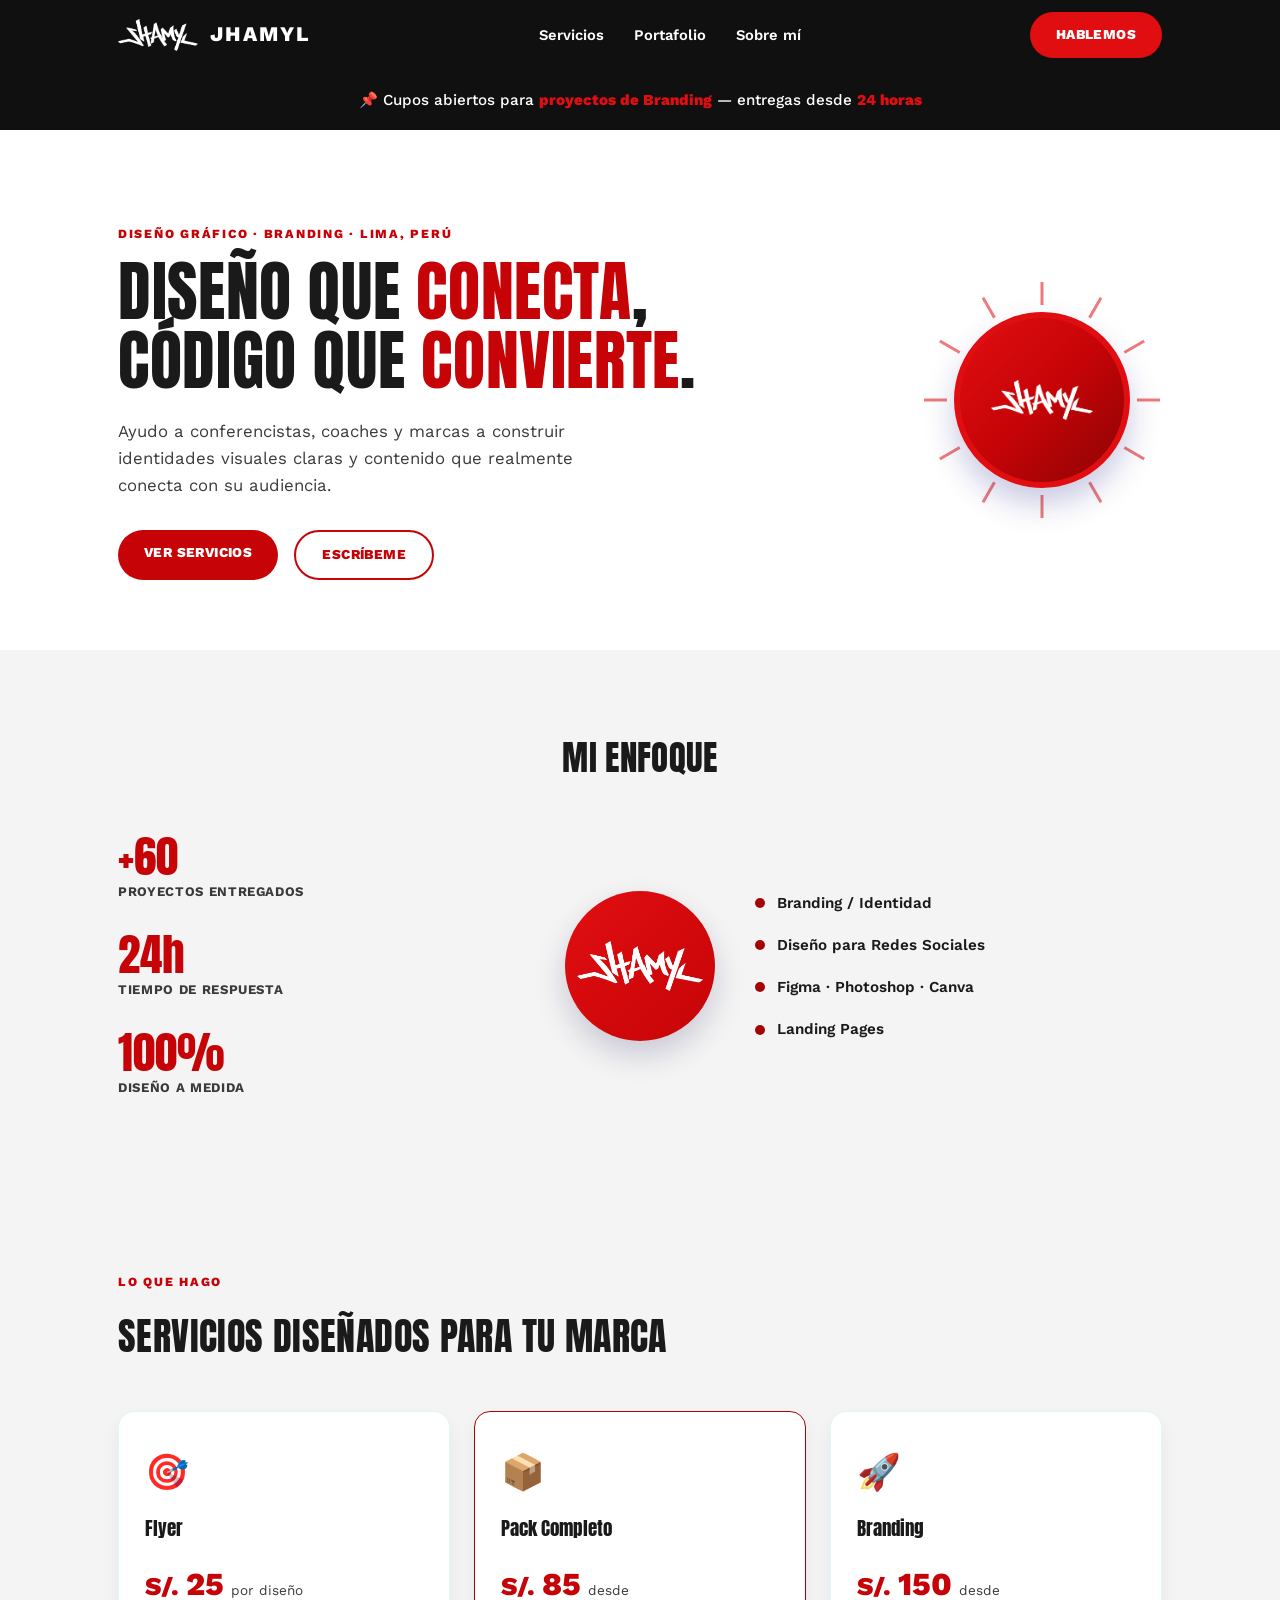
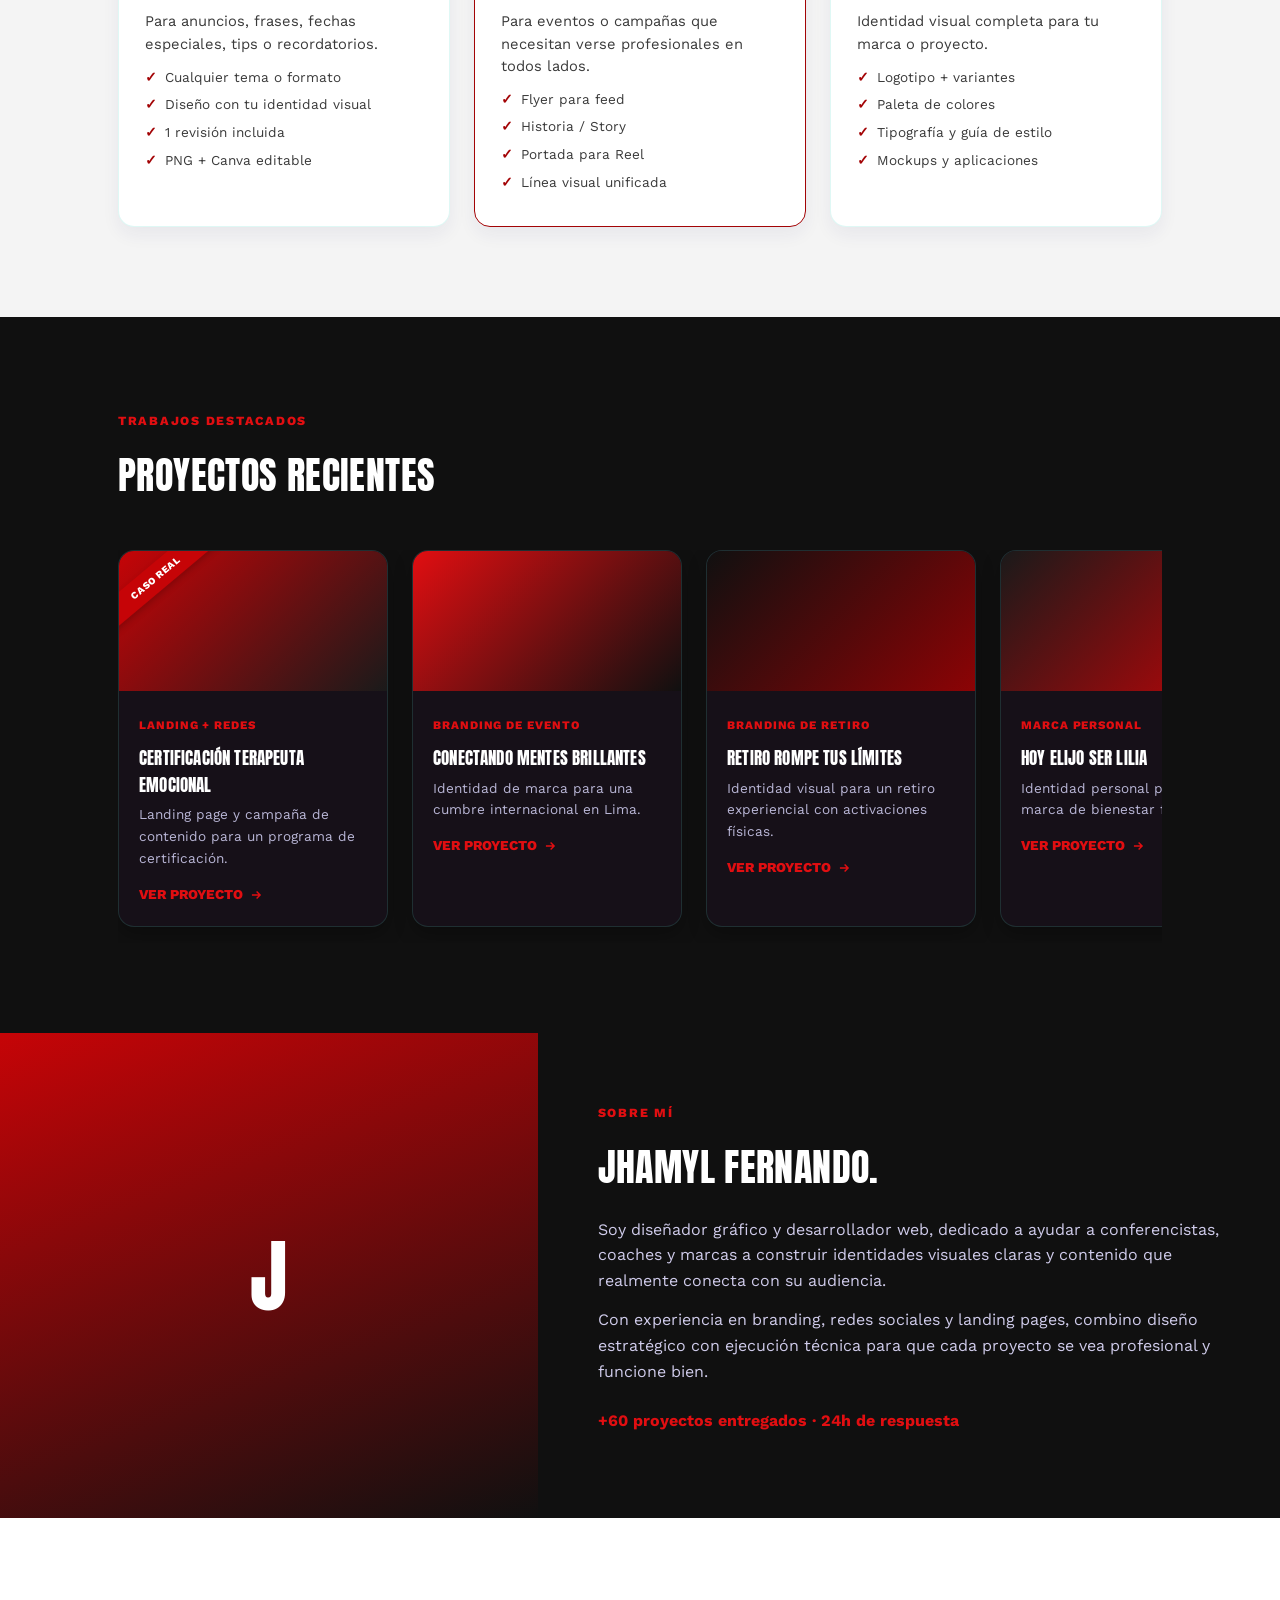
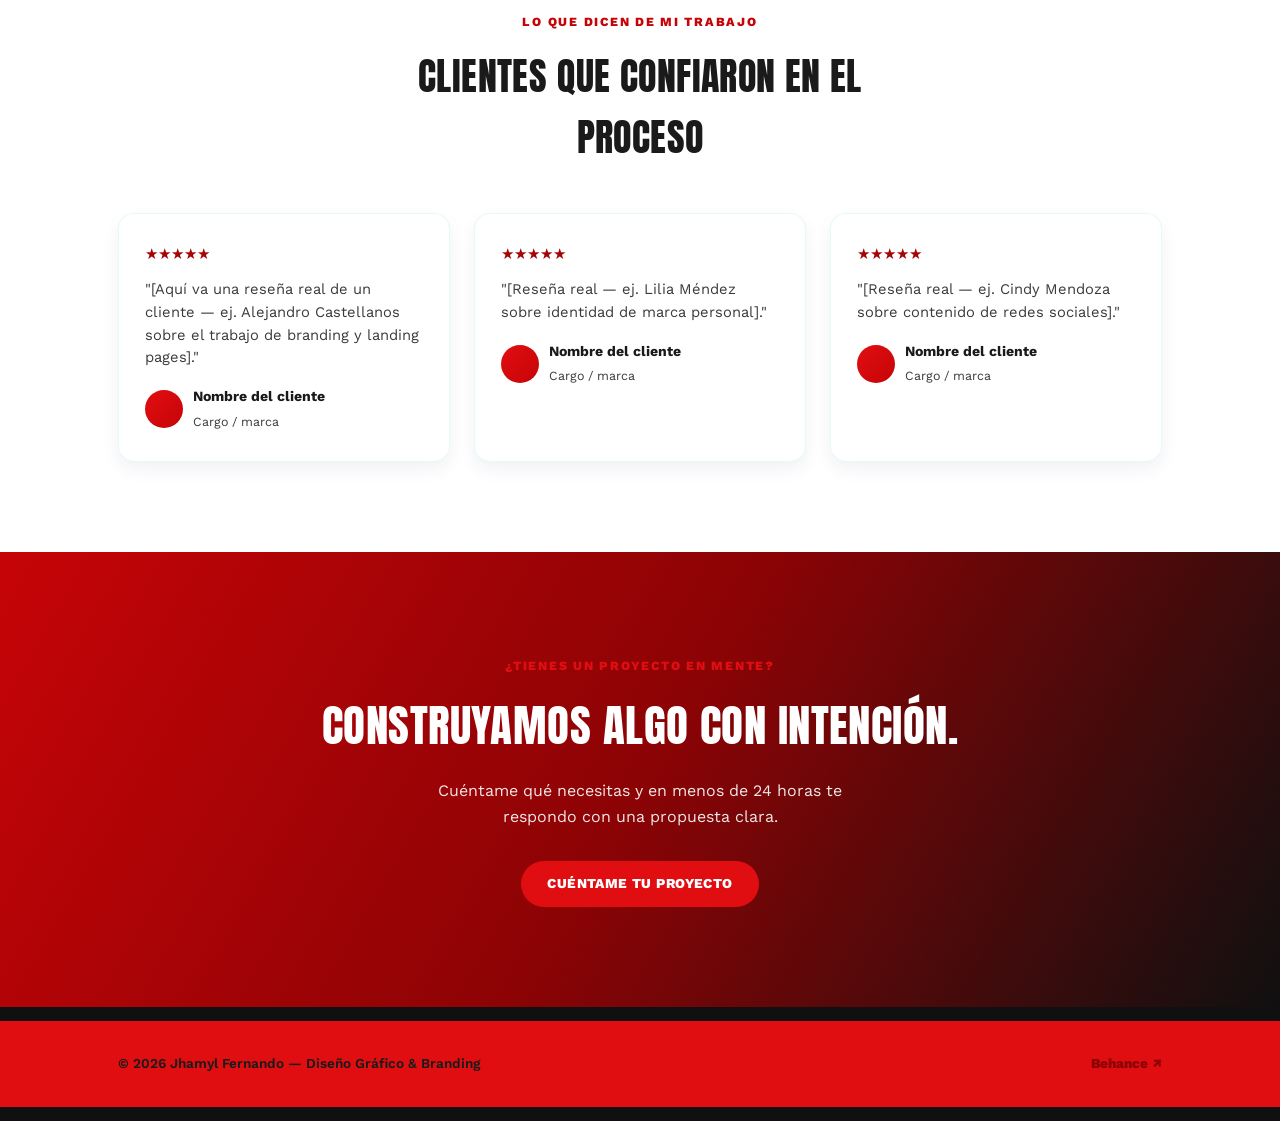
==== index.html @ 6579432c "index go" ====
<!DOCTYPE html>
<html lang="es">
<head>
<meta charset="UTF-8">
<meta name="viewport" content="width=device-width, initial-scale=1.0">
<title>Jhamyl Fernando — Diseño Gráfico & Branding</title>
<link rel="preconnect" href="https://fonts.googleapis.com">
<link rel="preconnect" href="https://fonts.gstatic.com" crossorigin>
<link href="https://fonts.googleapis.com/css2?family=Anton&family=Work+Sans:wght@400;500;600;700;800&display=swap" rel="stylesheet">
<style>
  :root{
    --cream:#FFFFFF;
    --cream-2:#F4F4F4;
    --red:#C60407;
    --red-dark:#8C0305;
    --gold:#E10E11;
    --gold-dark:#A30406;
    --brown:#3A3A3A;
    --brown-2:#1A1A1A;
    --ink:#101010;
    --black:#101010;
  }
  *{box-sizing:border-box;}
  html{scroll-behavior:smooth;}
  body{margin:0;background:var(--cream);color:var(--ink);font-family:'Work Sans',sans-serif;line-height:1.6;}
  h1,h2,h3{font-family:'Anton',sans-serif;text-transform:uppercase;font-weight:400;margin:0;letter-spacing:0.01em;}
  p{margin:0;}
  a{color:inherit;text-decoration:none;}
  .wrap{max-width:1100px;margin:0 auto;padding:0 28px;}
  .eyebrow{
    font-weight:800;font-size:0.78rem;letter-spacing:0.14em;text-transform:uppercase;
    color:var(--red);display:inline-block;margin-bottom:14px;
  }

  .nav{position:sticky;top:0;z-index:50;background:var(--black);}
  .nav__row{display:flex;align-items:center;justify-content:space-between;padding:12px 28px;max-width:1100px;margin:0 auto;}
  .nav__brand{display:flex;align-items:center;gap:12px;}
  .nav__brand img{height:40px;width:auto;filter:brightness(0) invert(1);}
  .nav__brand span{font-size:1.3rem;color:var(--cream);font-weight:800;letter-spacing:2px;}
  .nav__links{display:flex;gap:30px;list-style:none;margin:0;padding:0;}
  .nav__links a{position:relative;color:var(--cream);font-weight:600;font-size:0.92rem;padding-bottom:4px;}
  .nav__links a::after{
    content:'';position:absolute;left:0;bottom:0;width:100%;height:2px;background:var(--gold);
    transform:scaleX(0);transform-origin:left;transition:transform .3s ease;
  }
  .nav__links a:hover::after{transform:scaleX(1);}
  .nav__burger{display:none;flex-direction:column;gap:5px;background:none;border:none;cursor:pointer;padding:6px;}
  .nav__burger span{width:24px;height:2.5px;background:var(--cream);border-radius:2px;}
  .nav__mobile{display:none;flex-direction:column;gap:0;background:var(--black);overflow:hidden;max-height:0;transition:max-height .3s ease;}
  .nav__mobile.is-open{max-height:240px;}
  .nav__mobile a{padding:16px 28px;color:#fff;font-weight:600;border-top:1px solid rgba(255,255,255,0.08);}
  .pill{
    display:inline-block;border-radius:999px;padding:12px 26px;font-weight:800;
    font-size:0.85rem;letter-spacing:0.03em;text-transform:uppercase;
    transition:transform .25s ease, box-shadow .25s ease, background .25s ease;
  }
  .pill--gold{background:var(--gold);color:#fff;}
  .pill--gold:hover{background:var(--gold-dark);color:#fff;transform:translateY(-3px);box-shadow:0 10px 22px rgba(0,0,0,0.18);}
  .pill--red{background:var(--red);color:var(--cream);}
  .pill--red:hover{background:var(--red-dark);transform:translateY(-3px);box-shadow:0 10px 22px rgba(44,42,142,0.3);}
  .pill--outline{border:2px solid var(--red);color:var(--red);}
  .pill--outline:hover{background:var(--red);color:var(--cream);transform:translateY(-3px);}
  .pill--dark{background:var(--black);color:var(--cream);}
  .pill--dark:hover{background:var(--brown);transform:translateY(-3px);box-shadow:0 10px 22px rgba(0,0,0,0.4);}

  .banner{background:var(--black);padding:18px 0;}
  .banner__row{display:flex;align-items:center;justify-content:center;gap:8px;flex-wrap:wrap;text-align:center;}
  .banner p{color:var(--cream);font-size:0.95rem;font-weight:500;}
  .banner strong{color:var(--gold);font-weight:800;}

  .hero{padding:90px 0 70px;}
  .hero__grid{display:flex;align-items:center;justify-content:space-between;gap:50px;}
  .hero__headline{font-size:clamp(2.6rem,6vw,4.1rem);line-height:1.05;color:var(--brown-2);max-width:600px;}
  .hero__headline span{color:var(--red);}
  .hero__sub{margin-top:22px;max-width:460px;font-size:1.05rem;color:var(--brown);}
  .hero__actions{display:flex;gap:16px;margin-top:32px;flex-wrap:wrap;}

  .hero__visual{position:relative;width:240px;height:240px;flex-shrink:0;display:flex;align-items:center;justify-content:center;}
  .rays{position:absolute;width:100%;height:100%;animation:spin 50s linear infinite;}
  .rays line{stroke:var(--gold);stroke-width:3;opacity:0.55;}
  @keyframes spin{to{transform:rotate(360deg);}}
  .coin{
    position:relative;width:176px;height:176px;border-radius:50%;
    background:linear-gradient(135deg,var(--gold),var(--red),var(--red-dark));border:6px solid var(--gold);
    display:flex;align-items:center;justify-content:center;
    box-shadow:0 16px 30px rgba(44,42,142,0.25);
    overflow:hidden;
  }
  .coin img{width:62%;height:62%;object-fit:contain;filter:brightness(0) invert(1);}
  .coin span{font-family:'Anton',sans-serif;font-size:4rem;color:#fff;}

  .reveal{opacity:0;transform:translateY(20px);transition:opacity .6s ease, transform .6s ease;}
  .reveal.is-visible{opacity:1;transform:translateY(0);}

  .metodo{background:var(--cream-2);padding:80px 0;color:var(--brown-2);}
  .metodo__title{font-size:clamp(1.7rem,3vw,2.2rem);text-align:center;margin-bottom:48px;color:var(--brown-2);}
  .metodo__grid{display:grid;grid-template-columns:1fr auto 1fr;gap:40px;align-items:center;}
  .metodo__list{list-style:none;margin:0;padding:0;display:flex;flex-direction:column;gap:30px;}
  .metodo__list li{display:flex;flex-direction:column;align-items:flex-start;gap:2px;}
  .metodo__num{font-family:'Anton',sans-serif;font-size:2.8rem;color:var(--red);line-height:1;}
  .metodo__list span.label{font-weight:700;font-size:0.82rem;letter-spacing:0.05em;color:var(--brown);}
  .metodo__center{
    width:150px;height:150px;border-radius:50%;background:linear-gradient(135deg,var(--gold),var(--red));
    display:flex;align-items:center;justify-content:center;
    box-shadow:0 14px 30px rgba(36,31,94,0.2);justify-self:center;
    overflow:hidden;
  }
  .metodo__center img{width:84%;height:84%;object-fit:contain;}
  .metodo__center span{font-family:'Anton',sans-serif;color:#fff;font-size:2.6rem;}
  .metodo__tools{list-style:none;margin:0;padding:0;display:flex;flex-direction:column;gap:18px;}
  .metodo__tools li{display:flex;align-items:center;gap:12px;font-weight:600;font-size:0.95rem;color:var(--brown-2);}
  .dot{width:10px;height:10px;border-radius:50%;background:var(--gold-dark);flex-shrink:0;}

  .servicios{padding:90px 0;background:var(--cream-2);}
  .servicios__head{max-width:560px;margin-bottom:44px;}
  .servicios__head h2{font-size:clamp(1.8rem,3vw,2.4rem);color:var(--brown-2);}
  .servicios__grid{display:grid;grid-template-columns:repeat(3,1fr);gap:24px;}
  .scard{
    background:#fff;border-radius:16px;padding:32px 26px;
    box-shadow:0 8px 18px rgba(36,31,94,0.06);
    transition:transform .35s ease, box-shadow .35s ease;
    border:1px solid rgba(79,217,199,0.18);
  }
  .scard:hover{transform:translateY(-6px);box-shadow:0 18px 32px rgba(36,31,94,0.12);}
  .scard__icon{font-size:2.2rem;margin-bottom:12px;}
  .scard__title{font-family:'Anton',sans-serif;font-size:1.2rem;color:var(--brown-2);margin-bottom:6px;}
  .scard__desc{font-size:0.92rem;color:var(--brown);line-height:1.5;}
  .scard__price{margin-top:16px;font-weight:800;font-size:1.6rem;color:var(--red);}
  .scard__price small{font-weight:400;font-size:0.85rem;color:var(--brown);}
  .scard__features{list-style:none;margin:12px 0 0;padding:0;display:flex;flex-direction:column;gap:6px;}
  .scard__features li{font-size:0.85rem;color:var(--brown);display:flex;align-items:center;gap:8px;}
  .scard__features li::before{content:"✓";color:var(--gold-dark);font-weight:800;}

  .portafolio{padding:90px 0;background:var(--black);}
  .portafolio__head{max-width:560px;margin-bottom:44px;}
  .portafolio__head .eyebrow{color:var(--gold);}
  .portafolio__head h2{font-size:clamp(1.8rem,3vw,2.4rem);color:#fff;}
  .portafolio__track{display:flex;gap:24px;overflow-x:auto;padding-bottom:16px;scroll-snap-type:x mandatory;}
  .portafolio__track::-webkit-scrollbar{height:6px;}
  .portafolio__track::-webkit-scrollbar-thumb{background:var(--gold-dark);border-radius:6px;}
  .pcard{
    min-width:270px;max-width:270px;scroll-snap-align:start;position:relative;
    background:#161018;border-radius:16px;overflow:hidden;
    box-shadow:0 8px 18px rgba(0,0,0,0.25);
    transition:transform .35s ease, box-shadow .35s ease;
    border:1px solid rgba(79,217,199,0.15);
  }
  .pcard:hover{transform:translateY(-8px);box-shadow:0 22px 36px rgba(0,0,0,0.4);}
  .pcard__thumb{height:140px;background:linear-gradient(135deg,var(--gold),var(--red));transition:transform .5s ease;}
  .pcard:hover .pcard__thumb{transform:scale(1.08);}
  .pcard__body{padding:20px;}
  .pcard__tag{font-size:0.72rem;font-weight:800;letter-spacing:0.08em;color:var(--gold);text-transform:uppercase;}
  .pcard__body h3{font-size:1.05rem;margin-top:8px;color:#fff;}
  .pcard__body p{font-size:0.85rem;color:#B9B6D6;margin-top:6px;}
  .pcard__link{display:inline-flex;align-items:center;gap:6px;margin-top:14px;font-weight:800;color:var(--gold);font-size:0.85rem;text-transform:uppercase;}
  .pcard__link svg{transition:transform .25s ease;}
  .pcard:hover .pcard__link svg{transform:translateX(5px);}
  .ribbon{
    position:absolute;top:14px;left:-32px;background:var(--red);color:#fff;
    font-size:0.62rem;font-weight:800;letter-spacing:0.06em;text-transform:uppercase;
    padding:5px 38px;transform:rotate(-40deg);box-shadow:0 3px 6px rgba(0,0,0,0.2);
  }

  .sobre{padding:0;background:var(--cream-2);overflow:hidden;}
  .sobre__grid{display:flex;align-items:stretch;min-height:480px;}
  .sobre__photo{
    flex:0 0 42%;position:relative;
    background:linear-gradient(160deg,var(--red),var(--black));
    display:flex;align-items:center;justify-content:center;
    overflow:hidden;
  }
  .sobre__photo img{width:78%;height:auto;object-fit:cover;border-radius:18px;box-shadow:0 20px 40px rgba(0,0,0,0.25);}
  .sobre__photo span{font-family:'Anton',sans-serif;font-size:5rem;color:#fff;}
  .sobre__text{flex:1;padding:70px 60px;background:var(--black);color:#fff;display:flex;flex-direction:column;justify-content:center;}
  .sobre__text .eyebrow{color:var(--gold);}
  .sobre__text h2{font-size:clamp(1.8rem,3vw,2.4rem);color:#fff;margin-bottom:18px;}
  .sobre__text p{color:#CFCBEA;font-size:1rem;margin-bottom:14px;}

  .testimonios{padding:90px 0;background:var(--cream);}
  .testimonios__head{max-width:560px;margin:0 auto 44px;text-align:center;}
  .testimonios__head h2{font-size:clamp(1.8rem,3vw,2.4rem);color:var(--brown-2);}
  .testimonios__grid{display:grid;grid-template-columns:repeat(3,1fr);gap:24px;}
  .tcard{background:#fff;border-radius:16px;padding:28px 26px;box-shadow:0 8px 18px rgba(36,31,94,0.06);border:1px solid rgba(79,217,199,0.15);}
  .tcard__stars{color:var(--gold-dark);font-size:0.95rem;margin-bottom:12px;}
  .tcard__quote{font-size:0.92rem;color:var(--brown);line-height:1.55;margin-bottom:16px;}
  .tcard__author{display:flex;align-items:center;gap:10px;}
  .tcard__avatar{width:38px;height:38px;border-radius:50%;background:linear-gradient(135deg,var(--gold),var(--red));flex-shrink:0;}
  .tcard__author strong{display:block;font-size:0.88rem;color:var(--brown-2);}
  .tcard__author small{font-size:0.78rem;color:var(--brown);}

  .contacto{background:linear-gradient(120deg,var(--red),var(--red-dark),var(--black));padding:100px 0;text-align:center;color:#fff;}
  .contacto h2{font-size:clamp(2rem,4vw,2.8rem);margin-bottom:16px;}
  .contacto p{opacity:0.9;max-width:480px;margin:0 auto 32px;}

  .footer__bar{height:14px;background:var(--black);}
  footer{background:var(--gold);padding:32px 0;}
  .footer__row{display:flex;justify-content:space-between;align-items:center;flex-wrap:wrap;gap:14px;font-size:0.85rem;color:var(--brown-2);font-weight:600;}
  .footer__row a{color:var(--red-dark);font-weight:800;}

  @media (max-width:900px){
    .servicios__grid{grid-template-columns:1fr 1fr;}
    .testimonios__grid{grid-template-columns:1fr 1fr;}
  }
  @media (max-width:760px){
    .nav__links{display:none;}
    .nav__burger{display:flex;}
    .nav__mobile{display:flex;}
    .hero__grid{flex-direction:column-reverse;}
    .metodo__grid{grid-template-columns:1fr;text-align:center;}
    .metodo__list{align-items:center;}
    .servicios__grid{grid-template-columns:1fr;}
    .testimonios__grid{grid-template-columns:1fr;}
    .sobre__grid{flex-direction:column;}
    .sobre__photo{flex:none;padding:40px 0;}
    .sobre__text{padding:50px 28px;text-align:center;}
  }
  @media (max-width:480px){
    .hero__actions .pill{width:100%;text-align:center;}
    .nav__brand span{font-size:1rem;}
  }
  @media (prefers-reduced-motion:reduce){
    *{animation-duration:0.01ms !important;animation-iteration-count:1 !important;transition-duration:0.01ms !important;}
  }
</style>
</head>
<body>

  <nav class="nav">
    <div class="nav__row">
      <div class="nav__brand">
        <img src="images/logojhamyl1.png" alt="Jhamyl Fernando" style="filter:brightness(0) invert(1);height:32px;">
        <span>JHAMYL</span>
      </div>
      <ul class="nav__links">
        <li><a href="#servicios">Servicios</a></li>
        <li><a href="#portafolio">Portafolio</a></li>
        <li><a href="#sobre-mi">Sobre mí</a></li>
      </ul>
      <a class="pill pill--gold" href="#contacto">Hablemos</a>
      <button class="nav__burger" id="navBurger" aria-label="Abrir menú">
        <span></span><span></span><span></span>
      </button>
    </div>
    <div class="nav__mobile" id="navMobile">
      <a href="#servicios">Servicios</a>
      <a href="#portafolio">Portafolio</a>
      <a href="#sobre-mi">Sobre mí</a>
    </div>
  </nav>

  <div class="banner">
    <div class="wrap banner__row">
      <p>📌 Cupos abiertos para <strong>proyectos de Branding</strong> — entregas desde <strong>24 horas</strong></p>
    </div>
  </div>

  <section class="hero">
    <div class="wrap hero__grid">
      <div>
        <span class="eyebrow">Diseño Gráfico · Branding · Lima, Perú</span>
        <h1 class="hero__headline">Diseño que <span>conecta</span>,<br>código que <span>convierte</span>.</h1>
        <p class="hero__sub">Ayudo a conferencistas, coaches y marcas a construir identidades visuales claras y contenido que realmente conecta con su audiencia.</p>
        <div class="hero__actions">
          <a class="pill pill--red" href="#servicios">Ver servicios</a>
          <a class="pill pill--outline" href="https://wa.me/NUMERO_PENDIENTE?text=Hola%20Jhamyl%2C%20quiero%20contarte%20sobre%20mi%20proyecto" target="_blank" rel="noopener">Escríbeme</a>
        </div>
      </div>
      <div class="hero__visual">
        <svg class="rays" viewBox="0 0 240 240">
          <g transform="translate(120,120)">
            <line x1="0" y1="-118" x2="0" y2="-95"/>
            <line x1="0" y1="-118" x2="0" y2="-95" transform="rotate(30)"/>
            <line x1="0" y1="-118" x2="0" y2="-95" transform="rotate(60)"/>
            <line x1="0" y1="-118" x2="0" y2="-95" transform="rotate(90)"/>
            <line x1="0" y1="-118" x2="0" y2="-95" transform="rotate(120)"/>
            <line x1="0" y1="-118" x2="0" y2="-95" transform="rotate(150)"/>
            <line x1="0" y1="-118" x2="0" y2="-95" transform="rotate(180)"/>
            <line x1="0" y1="-118" x2="0" y2="-95" transform="rotate(210)"/>
            <line x1="0" y1="-118" x2="0" y2="-95" transform="rotate(240)"/>
            <line x1="0" y1="-118" x2="0" y2="-95" transform="rotate(270)"/>
            <line x1="0" y1="-118" x2="0" y2="-95" transform="rotate(300)"/>
            <line x1="0" y1="-118" x2="0" y2="-95" transform="rotate(330)"/>
          </g>
        </svg>
        <div class="coin">
          <img src="images/logojhamyl1.png" alt="Jhamyl Fernando">
        </div>
      </div>
    </div>
  </section>

  <section class="metodo" id="metodo">
    <div class="wrap">
      <h2 class="metodo__title reveal">Mi enfoque</h2>
      <div class="metodo__grid">
        <ul class="metodo__list reveal">
          <li><span class="metodo__num">+60</span><span class="label">PROYECTOS ENTREGADOS</span></li>
          <li><span class="metodo__num">24h</span><span class="label">TIEMPO DE RESPUESTA</span></li>
          <li><span class="metodo__num">100%</span><span class="label">DISEÑO A MEDIDA</span></li>
        </ul>
        <div class="metodo__center reveal">
          <img src="images/logojhamyl1.png" alt="Jhamyl Fernando" style="filter:brightness(0) invert(1);">
        </div>
        <ul class="metodo__tools reveal">
          <li><span class="dot"></span>Branding / Identidad</li>
          <li><span class="dot"></span>Diseño para Redes Sociales</li>
          <li><span class="dot"></span>Figma · Photoshop · Canva</li>
          <li><span class="dot"></span>Landing Pages</li>
        </ul>
      </div>
    </div>
  </section>

  <section class="servicios" id="servicios">
    <div class="wrap">
      <div class="servicios__head reveal">
        <span class="eyebrow">Lo que hago</span>
        <h2>Servicios diseñados para tu marca</h2>
      </div>
      <div class="servicios__grid">

        <div class="scard reveal">
          <div class="scard__icon">🎯</div>
          <div class="scard__title">Flyer</div>
          <div class="scard__price">S/. <span style="font-size:2rem;">25</span> <small>por diseño</small></div>
          <p class="scard__desc">Para anuncios, frases, fechas especiales, tips o recordatorios.</p>
          <ul class="scard__features">
            <li>Cualquier tema o formato</li>
            <li>Diseño con tu identidad visual</li>
            <li>1 revisión incluida</li>
            <li>PNG + Canva editable</li>
          </ul>
        </div>

        <div class="scard reveal" style="border-color:var(--gold-dark);">
          <div class="scard__icon">📦</div>
          <div class="scard__title">Pack Completo</div>
          <div class="scard__price">S/. <span style="font-size:2rem;">85</span> <small>desde</small></div>
          <p class="scard__desc">Para eventos o campañas que necesitan verse profesionales en todos lados.</p>
          <ul class="scard__features">
            <li>Flyer para feed</li>
            <li>Historia / Story</li>
            <li>Portada para Reel</li>
            <li>Línea visual unificada</li>
          </ul>
        </div>

        <div class="scard reveal">
          <div class="scard__icon">🚀</div>
          <div class="scard__title">Branding</div>
          <div class="scard__price">S/. <span style="font-size:2rem;">150</span> <small>desde</small></div>
          <p class="scard__desc">Identidad visual completa para tu marca o proyecto.</p>
          <ul class="scard__features">
            <li>Logotipo + variantes</li>
            <li>Paleta de colores</li>
            <li>Tipografía y guía de estilo</li>
            <li>Mockups y aplicaciones</li>
          </ul>
        </div>

      </div>
    </div>
  </section>

  <section class="portafolio" id="portafolio">
    <div class="wrap">
      <div class="portafolio__head reveal">
        <span class="eyebrow">Trabajos destacados</span>
        <h2>Proyectos recientes</h2>
      </div>
      <div class="portafolio__track">

        <div class="pcard reveal">
          <span class="ribbon">Caso real</span>
          <div class="pcard__thumb" style="background:linear-gradient(135deg,#C60407,#1A1A1A);"></div>
          <div class="pcard__body">
            <span class="pcard__tag">Landing + Redes</span>
            <h3>Certificación Terapeuta Emocional</h3>
            <p>Landing page y campaña de contenido para un programa de certificación.</p>
            <span class="pcard__link">Ver proyecto <svg width="14" height="14" viewBox="0 0 24 24" fill="none" stroke="currentColor" stroke-width="2.5"><path d="M5 12h14M13 6l6 6-6 6"/></svg></span>
          </div>
        </div>

        <div class="pcard reveal">
          <div class="pcard__thumb" style="background:linear-gradient(135deg,#E10E11,#101010);"></div>
          <div class="pcard__body">
            <span class="pcard__tag">Branding de evento</span>
            <h3>Conectando Mentes Brillantes</h3>
            <p>Identidad de marca para una cumbre internacional en Lima.</p>
            <span class="pcard__link">Ver proyecto <svg width="14" height="14" viewBox="0 0 24 24" fill="none" stroke="currentColor" stroke-width="2.5"><path d="M5 12h14M13 6l6 6-6 6"/></svg></span>
          </div>
        </div>

        <div class="pcard reveal">
          <div class="pcard__thumb" style="background:linear-gradient(135deg,#101010,#8C0305);"></div>
          <div class="pcard__body">
            <span class="pcard__tag">Branding de retiro</span>
            <h3>Retiro Rompe Tus Límites</h3>
            <p>Identidad visual para un retiro experiencial con activaciones físicas.</p>
            <span class="pcard__link">Ver proyecto <svg width="14" height="14" viewBox="0 0 24 24" fill="none" stroke="currentColor" stroke-width="2.5"><path d="M5 12h14M13 6l6 6-6 6"/></svg></span>
          </div>
        </div>

        <div class="pcard reveal">
          <div class="pcard__thumb" style="background:linear-gradient(135deg,#1A1A1A,#C60407);"></div>
          <div class="pcard__body">
            <span class="pcard__tag">Marca personal</span>
            <h3>Hoy Elijo Ser Lilia</h3>
            <p>Identidad personal para una marca de bienestar femenino.</p>
            <span class="pcard__link">Ver proyecto <svg width="14" height="14" viewBox="0 0 24 24" fill="none" stroke="currentColor" stroke-width="2.5"><path d="M5 12h14M13 6l6 6-6 6"/></svg></span>
          </div>
        </div>

      </div>
    </div>
  </section>

  <section class="sobre" id="sobre-mi">
    <div class="sobre__grid">
      <div class="sobre__photo reveal">
        <img src="images/foto-jhamyl.jpg" alt="Jhamyl Fernando" onerror="this.style.display='none'; this.parentElement.innerHTML='<span>J</span>'">
      </div>
      <div class="sobre__text reveal">
        <span class="eyebrow">Sobre mí</span>
        <h2>Jhamyl Fernando.</h2>
        <p>Soy diseñador gráfico y desarrollador web, dedicado a ayudar a conferencistas, coaches y marcas a construir identidades visuales claras y contenido que realmente conecta con su audiencia.</p>
        <p>Con experiencia en branding, redes sociales y landing pages, combino diseño estratégico con ejecución técnica para que cada proyecto se vea profesional y funcione bien.</p>
        <p style="margin-top:10px;font-weight:700;color:var(--gold);">+60 proyectos entregados · 24h de respuesta</p>
      </div>
    </div>
  </section>

  <section class="testimonios">
    <div class="wrap">
      <div class="testimonios__head reveal">
        <span class="eyebrow">Lo que dicen de mi trabajo</span>
        <h2>Clientes que confiaron en el proceso</h2>
      </div>
      <div class="testimonios__grid">
        <div class="tcard reveal">
          <div class="tcard__stars">★★★★★</div>
          <p class="tcard__quote">"[Aquí va una reseña real de un cliente — ej. Alejandro Castellanos sobre el trabajo de branding y landing pages]."</p>
          <div class="tcard__author">
            <div class="tcard__avatar"></div>
            <div><strong>Nombre del cliente</strong><small>Cargo / marca</small></div>
          </div>
        </div>
        <div class="tcard reveal">
          <div class="tcard__stars">★★★★★</div>
          <p class="tcard__quote">"[Reseña real — ej. Lilia Méndez sobre identidad de marca personal]."</p>
          <div class="tcard__author">
            <div class="tcard__avatar"></div>
            <div><strong>Nombre del cliente</strong><small>Cargo / marca</small></div>
          </div>
        </div>
        <div class="tcard reveal">
          <div class="tcard__stars">★★★★★</div>
          <p class="tcard__quote">"[Reseña real — ej. Cindy Mendoza sobre contenido de redes sociales]."</p>
          <div class="tcard__author">
            <div class="tcard__avatar"></div>
            <div><strong>Nombre del cliente</strong><small>Cargo / marca</small></div>
          </div>
        </div>
      </div>
    </div>
  </section>

  <section class="contacto reveal" id="contacto">
    <div class="wrap">
      <span class="eyebrow" style="color:var(--gold);">¿Tienes un proyecto en mente?</span>
      <h2>Construyamos algo con intención.</h2>
      <p>Cuéntame qué necesitas y en menos de 24 horas te respondo con una propuesta clara.</p>
      <a class="pill pill--gold" href="https://wa.me/NUMERO_PENDIENTE?text=Hola%20Jhamyl%2C%20quiero%20contarte%20sobre%20mi%20proyecto" target="_blank" rel="noopener">Cuéntame tu proyecto</a>
    </div>
  </section>

  <div class="footer__bar"></div>
  <footer>
    <div class="wrap footer__row">
      <span>© 2026 Jhamyl Fernando — Diseño Gráfico & Branding</span>
      <a href="https://behance.net/jhamylfernando" target="_blank" rel="noopener">Behance ↗</a>
    </div>
  </footer>
  <div class="footer__bar"></div>

  <script>
    const els = document.querySelectorAll('.reveal');
    const io = new IntersectionObserver((entries) => {
      entries.forEach(e => { if (e.isIntersecting) e.target.classList.add('is-visible'); });
    }, { threshold: 0.15 });
    els.forEach(el => io.observe(el));

    const burger = document.getElementById('navBurger');
    const navMobile = document.getElementById('navMobile');
    burger.addEventListener('click', () => navMobile.classList.toggle('is-open'));
    navMobile.querySelectorAll('a').forEach(a => a.addEventListener('click', () => navMobile.classList.remove('is-open')));
  </script>
</body>
</html>
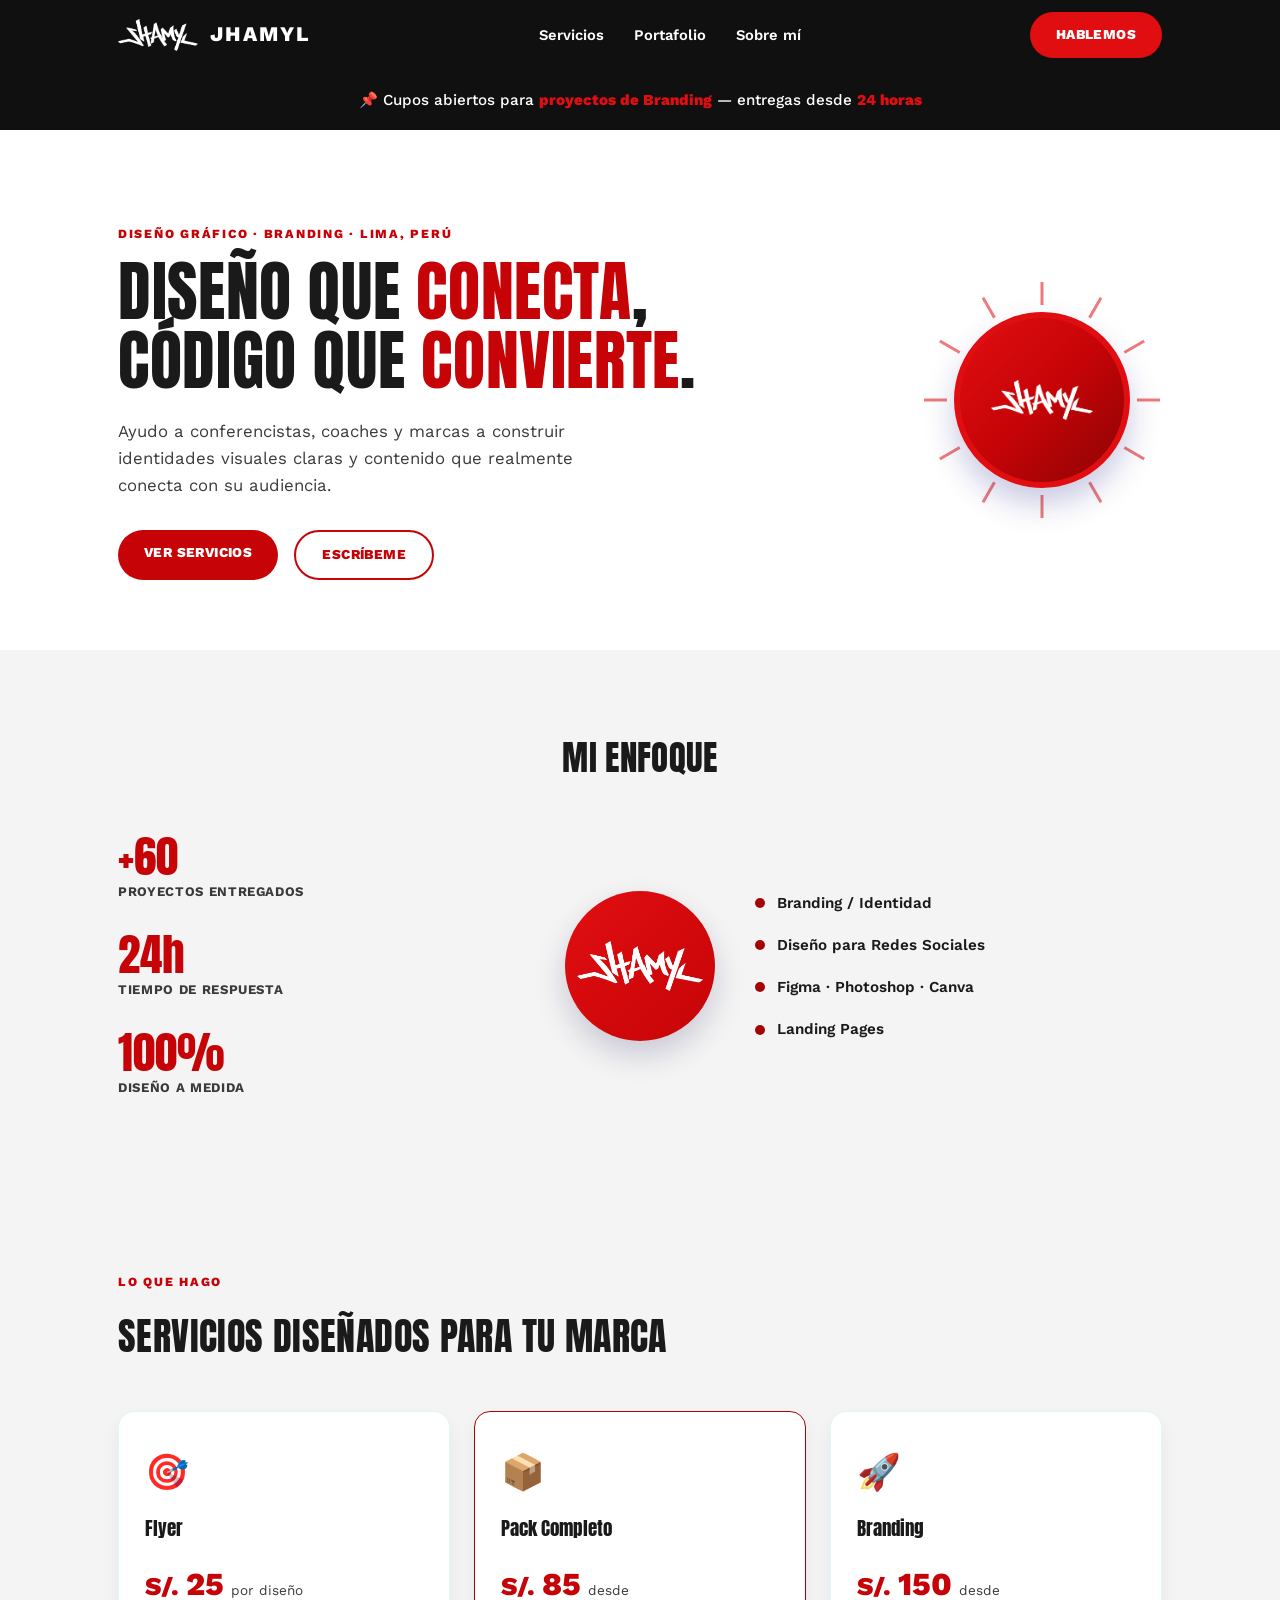
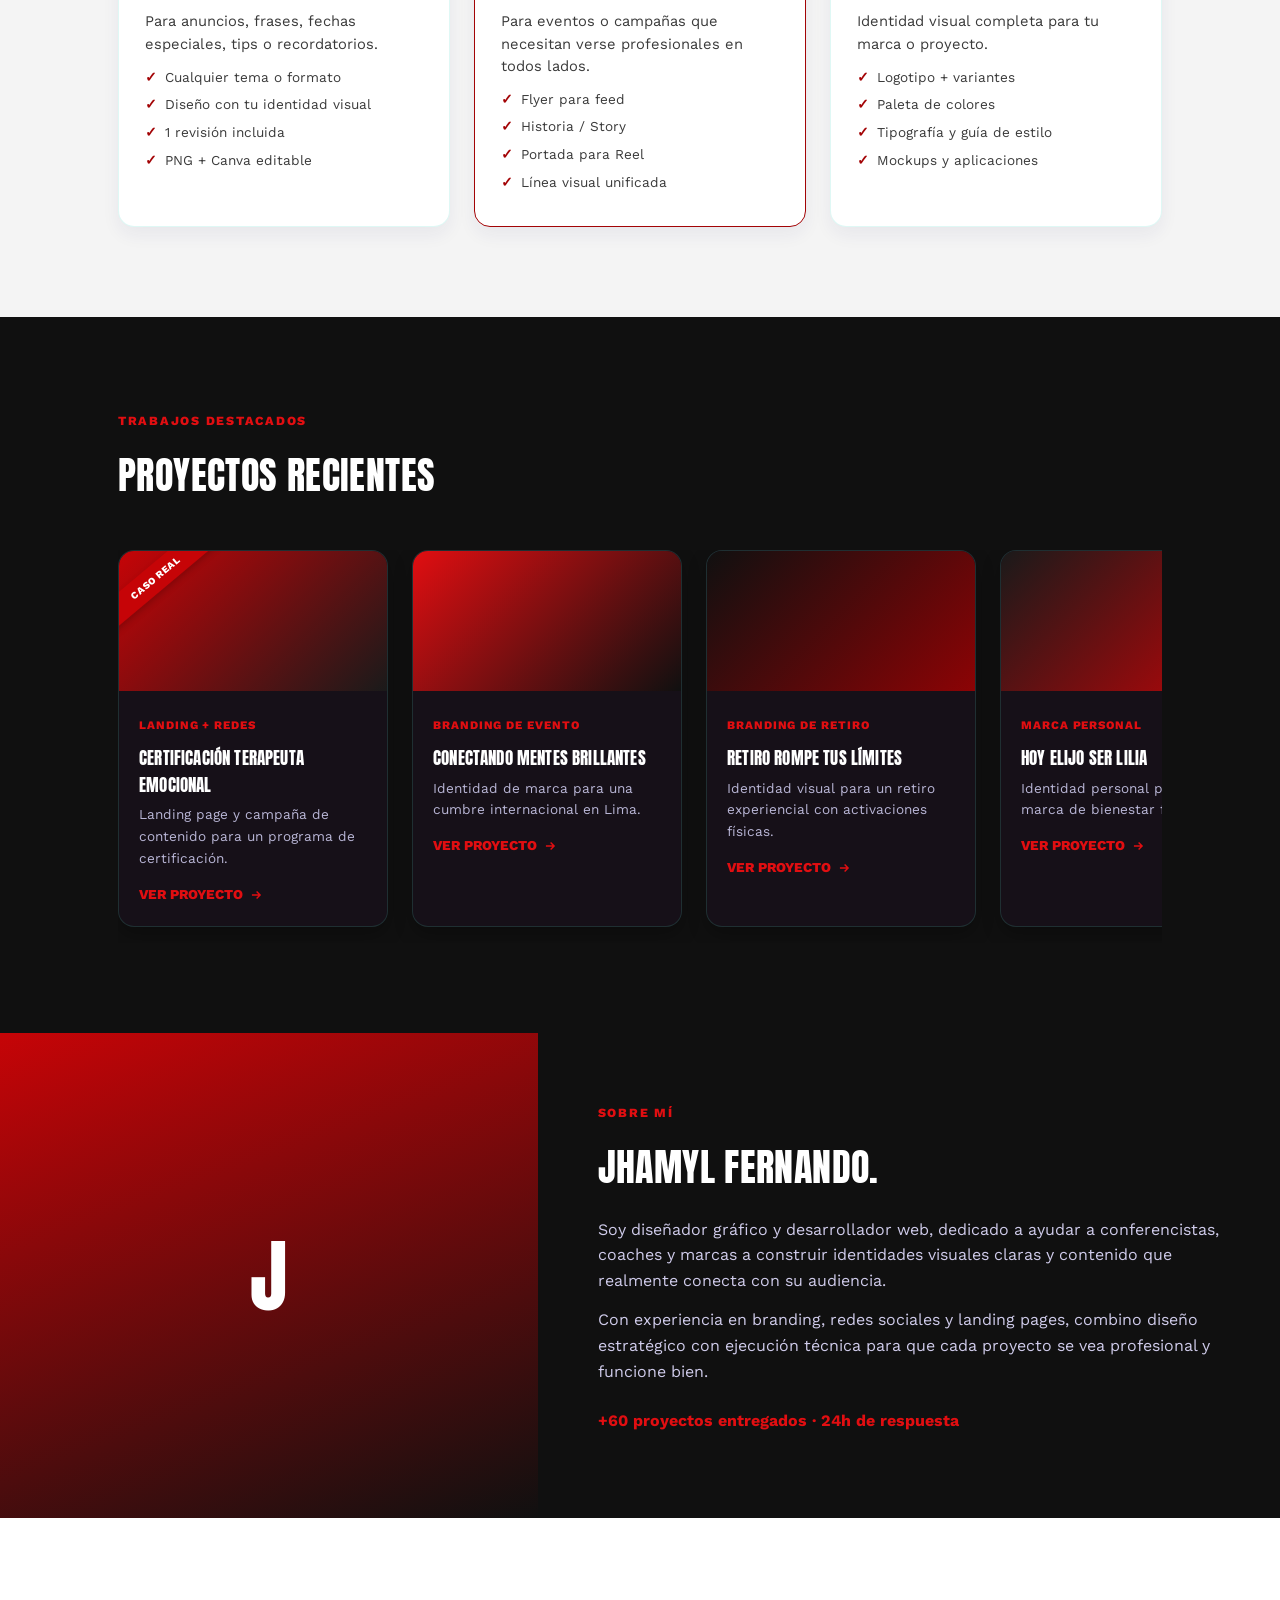
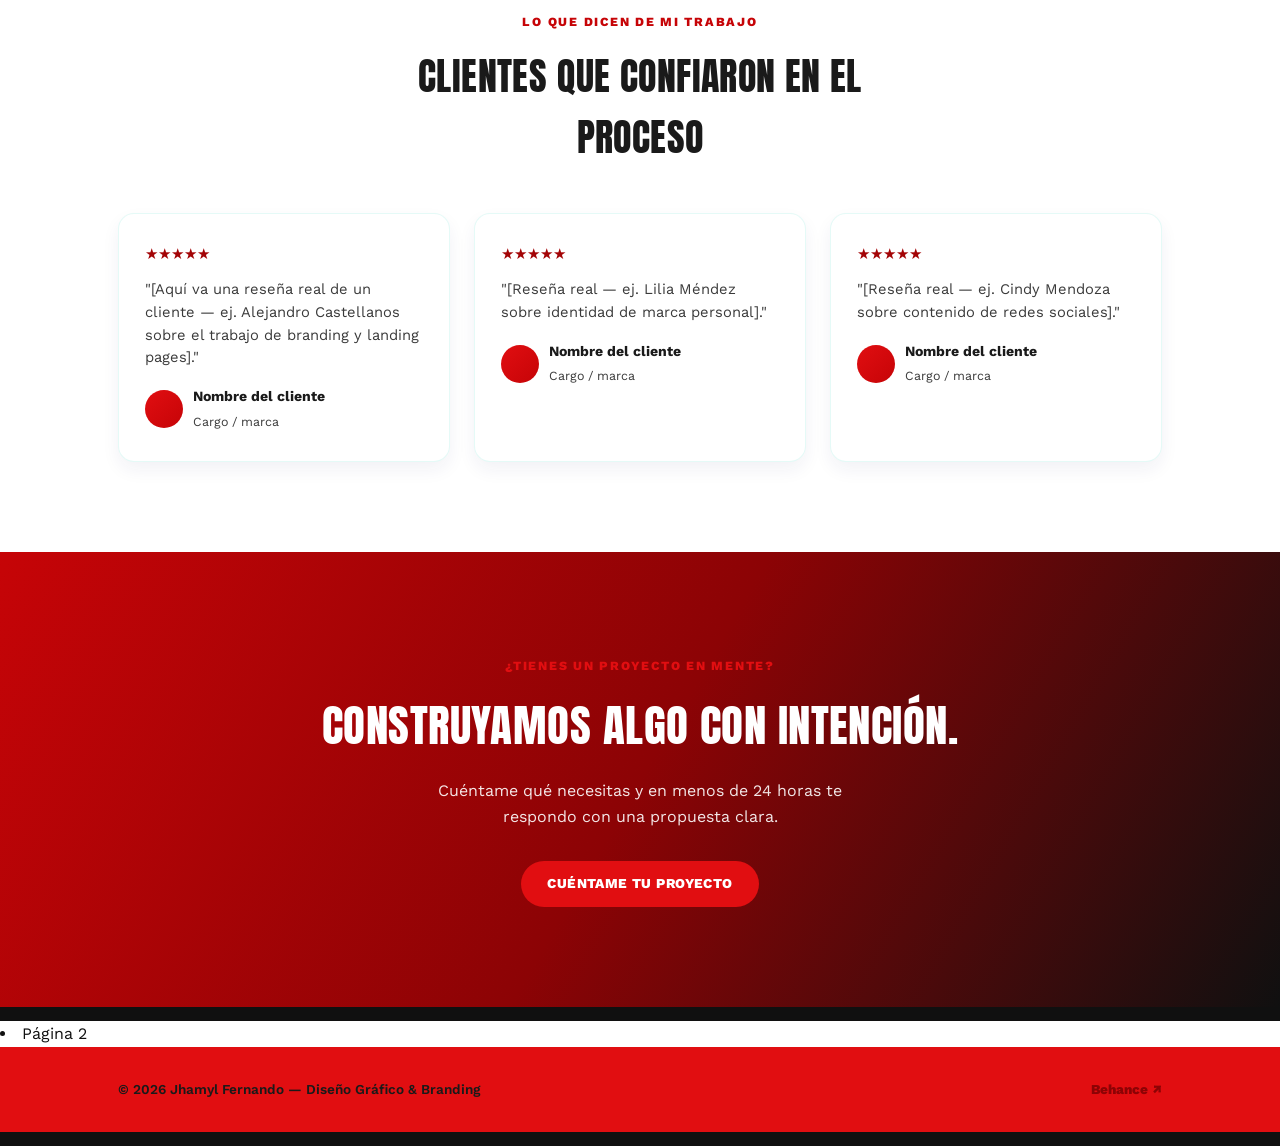
==== commit 52271567: "Agrego favicon" ====
--- a/index.html
+++ b/index.html
@@ -4,6 +4,7 @@
 <meta charset="UTF-8">
 <meta name="viewport" content="width=device-width, initial-scale=1.0">
 <title>Jhamyl Fernando — Diseño Gráfico & Branding</title>
+ <link rel="icon" href="images/logopeque.png">
 <link rel="preconnect" href="https://fonts.googleapis.com">
 <link rel="preconnect" href="https://fonts.gstatic.com" crossorigin>
 <link href="https://fonts.googleapis.com/css2?family=Anton&family=Work+Sans:wght@400;500;600;700;800&display=swap" rel="stylesheet">
@@ -475,6 +476,7 @@
   </section>
 
   <div class="footer__bar"></div>
+  <li><a href="pagina2.html">Página 2</a></li>
   <footer>
     <div class="wrap footer__row">
       <span>© 2026 Jhamyl Fernando — Diseño Gráfico & Branding</span>
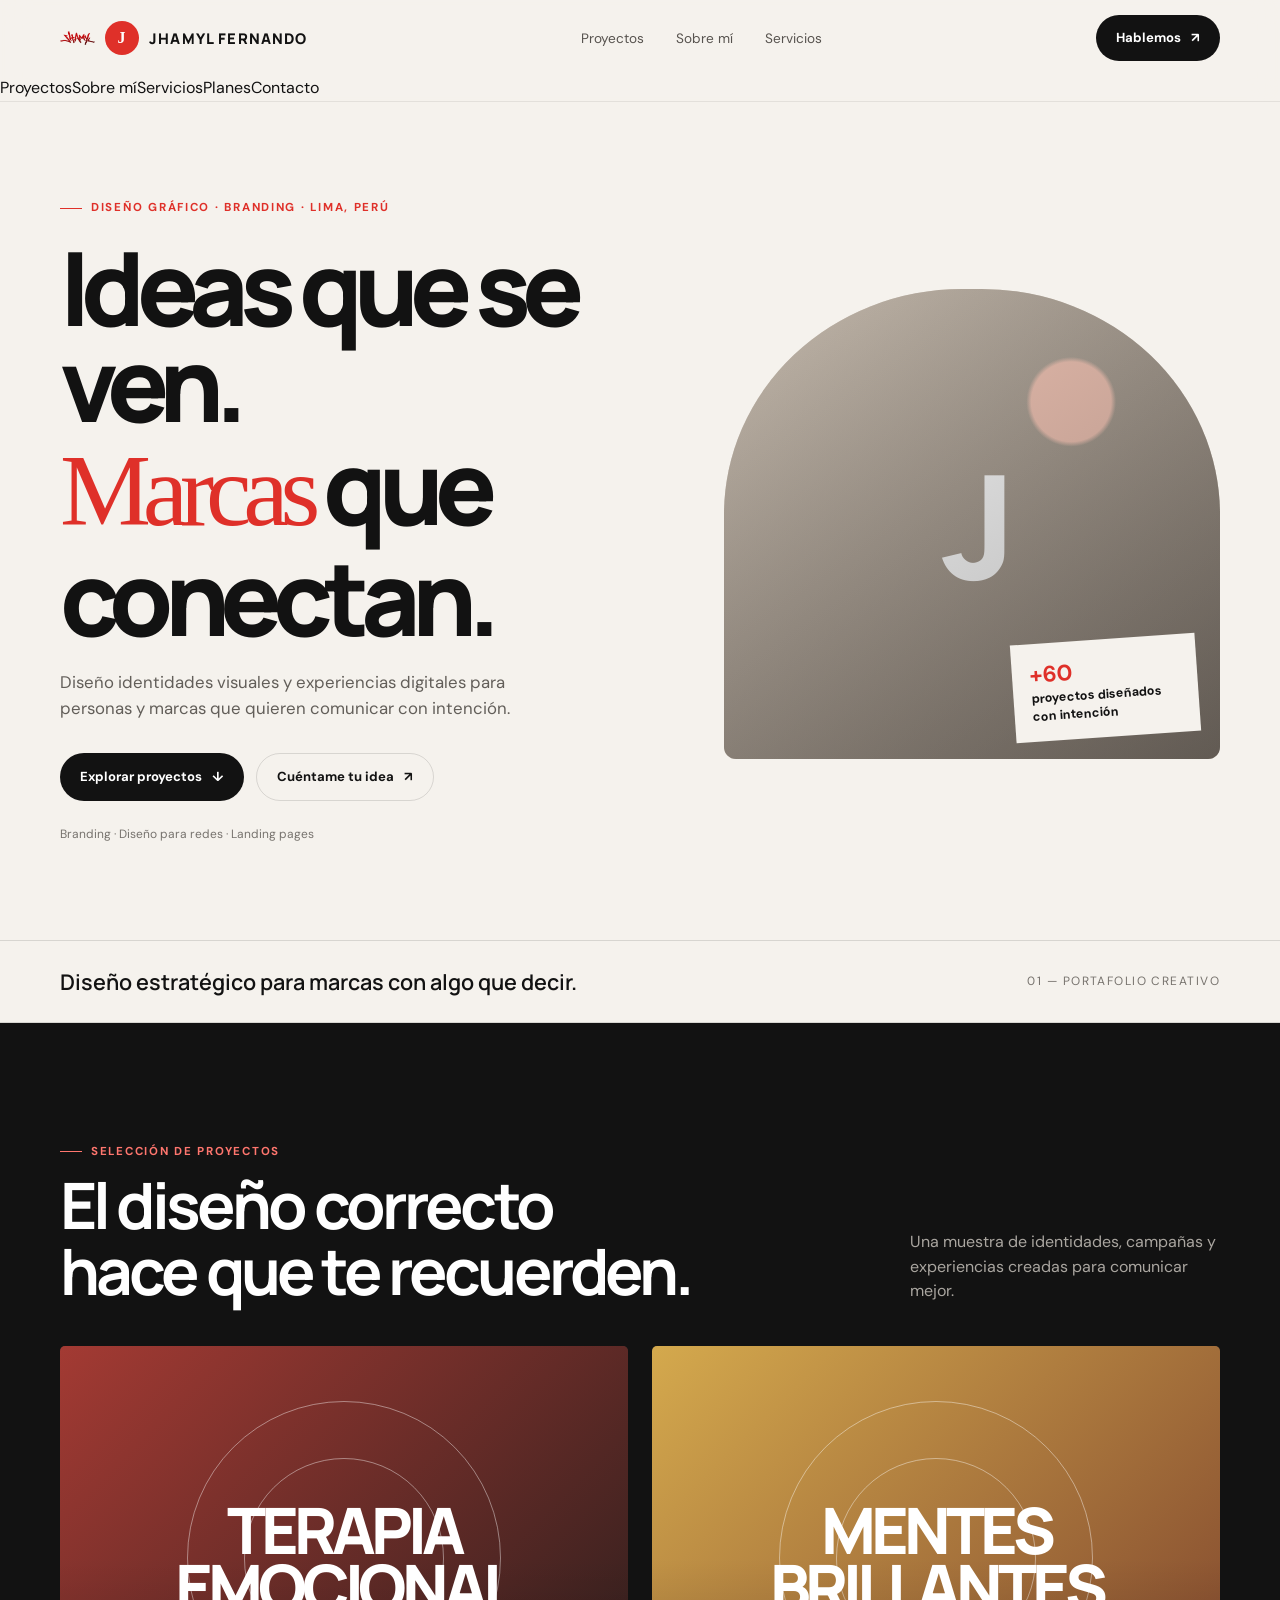
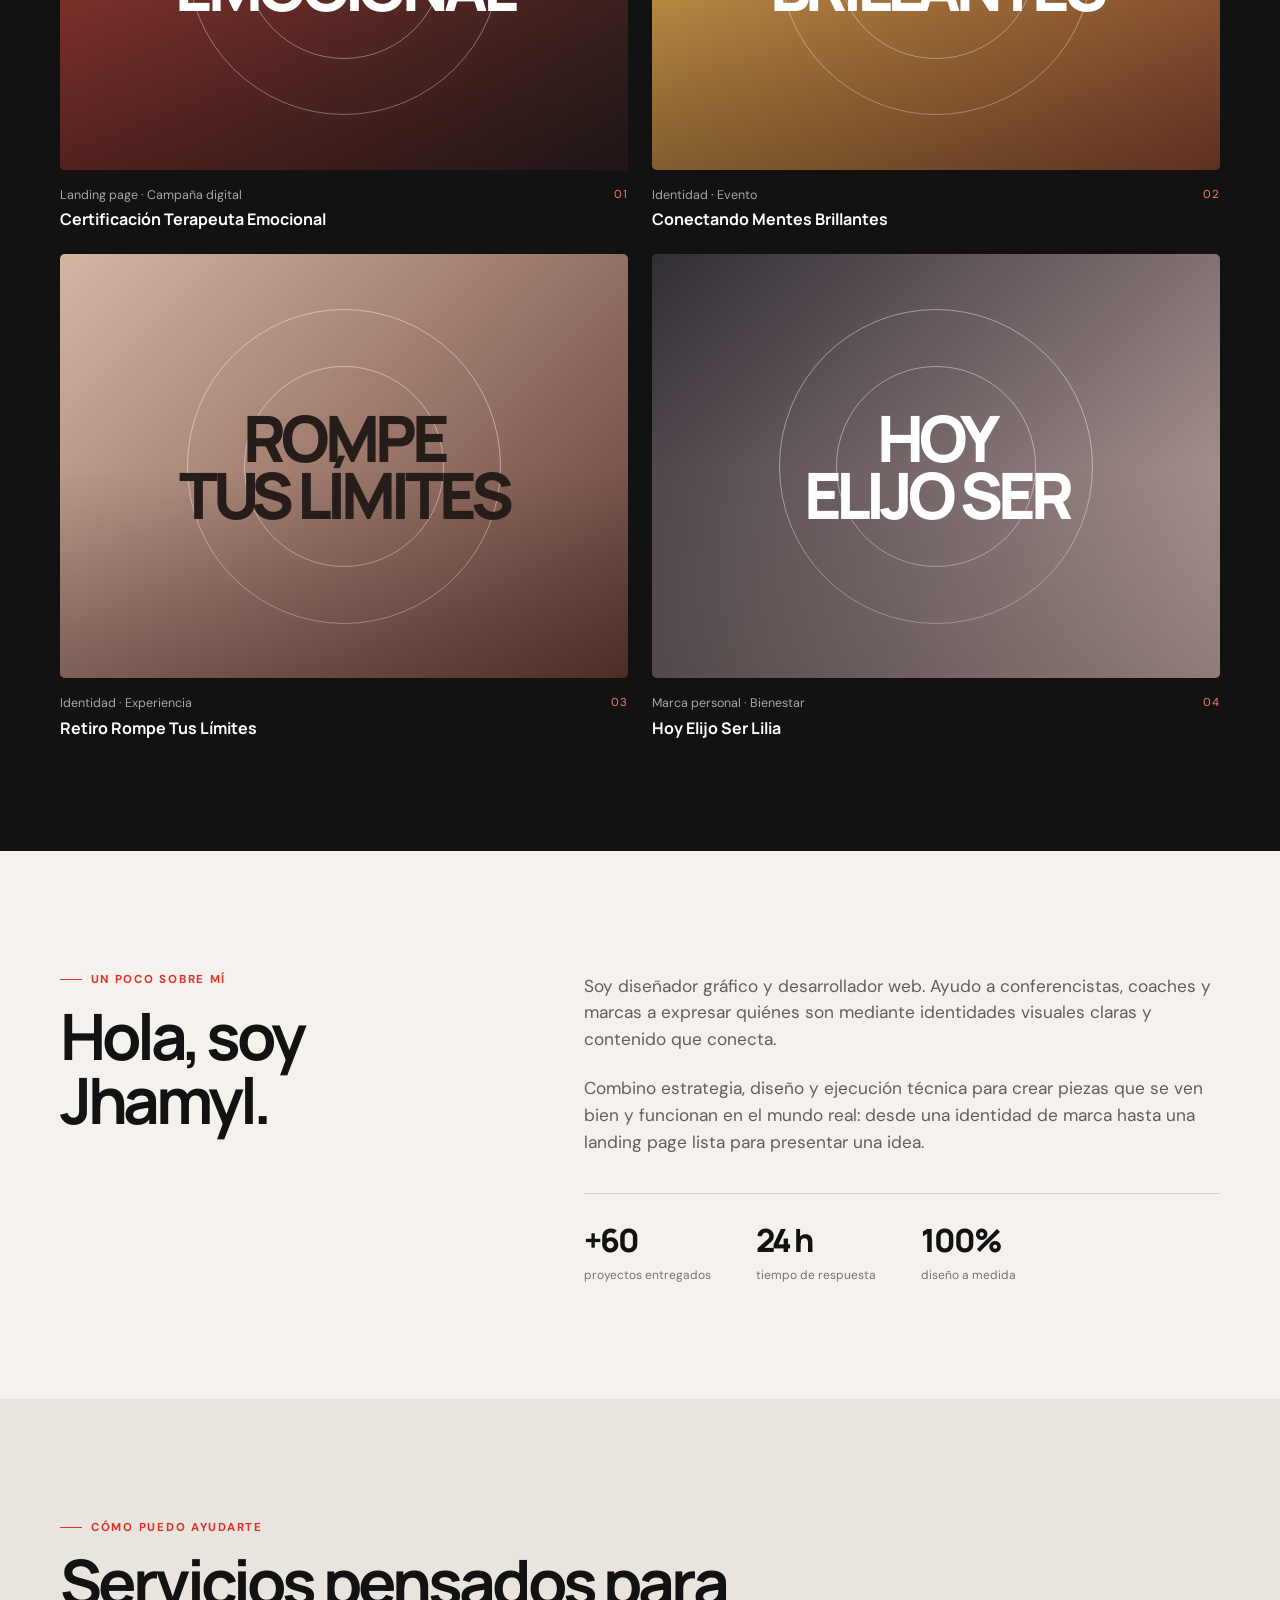
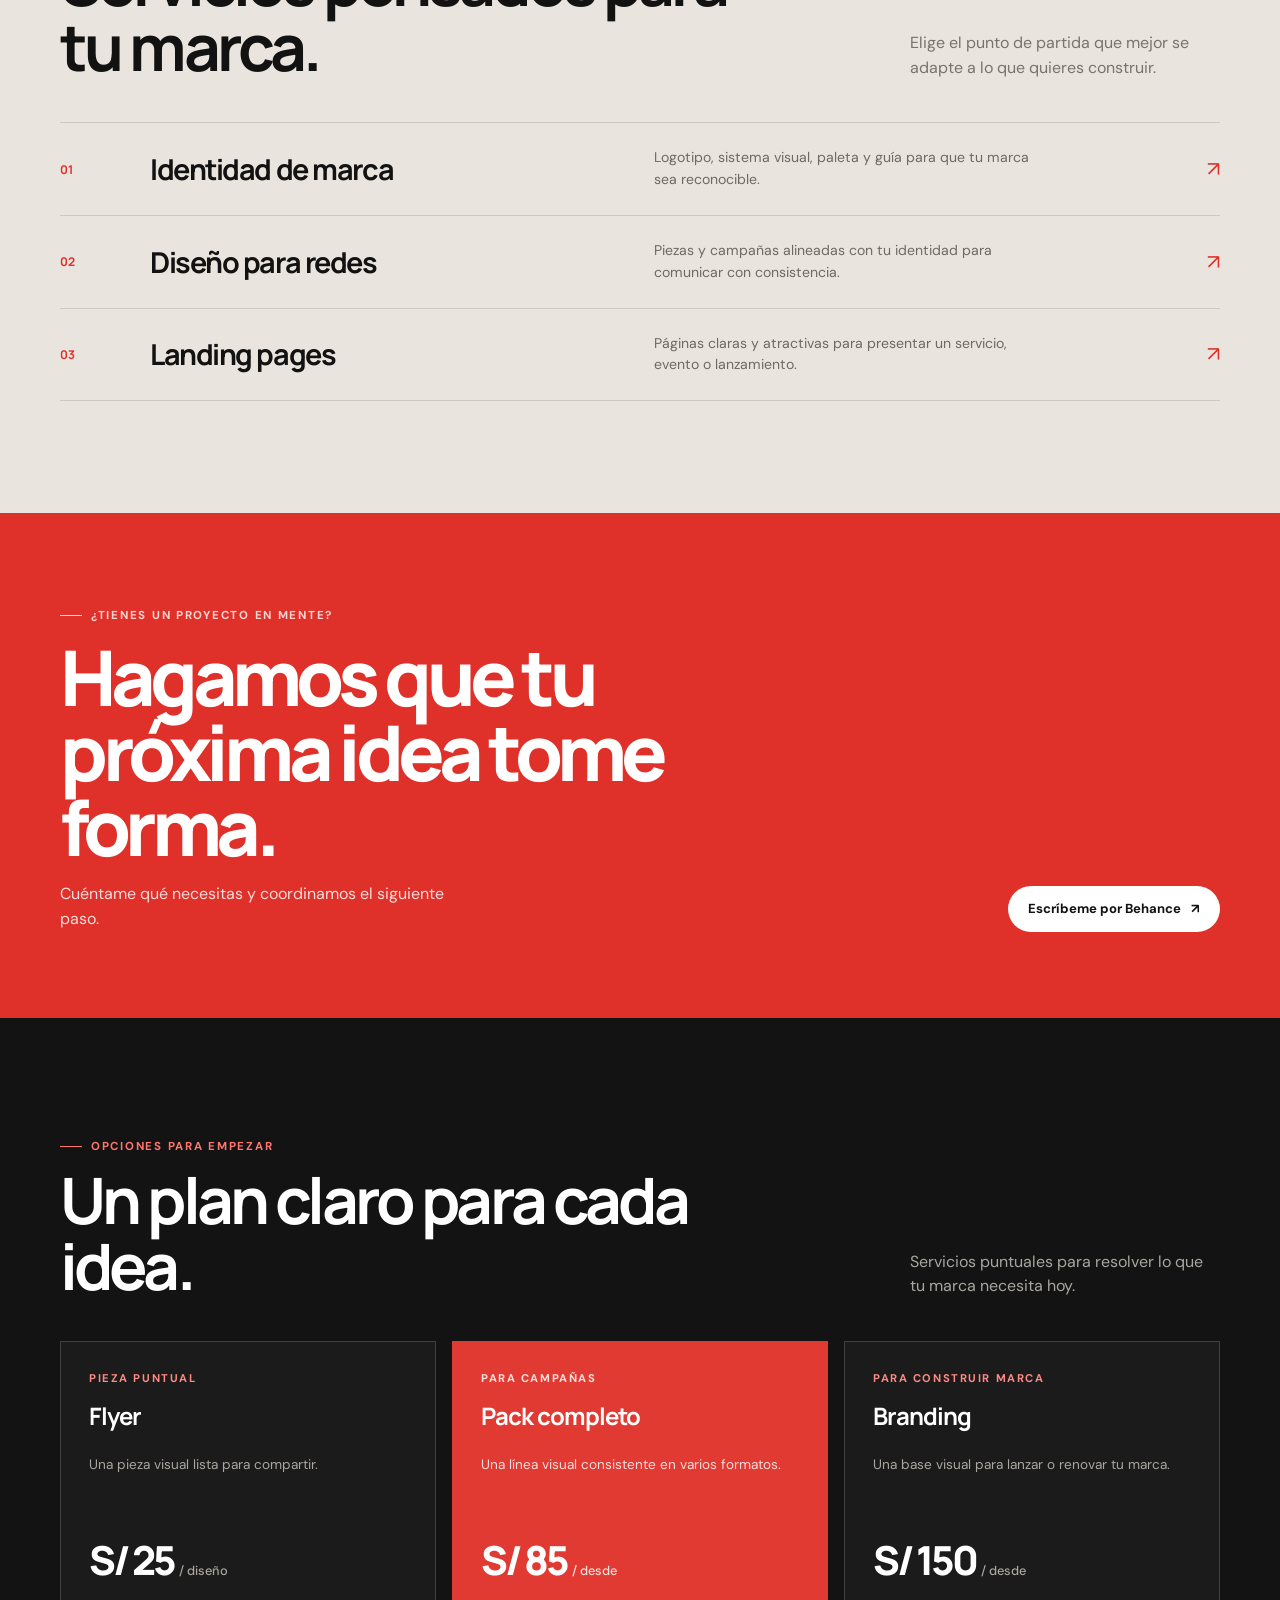
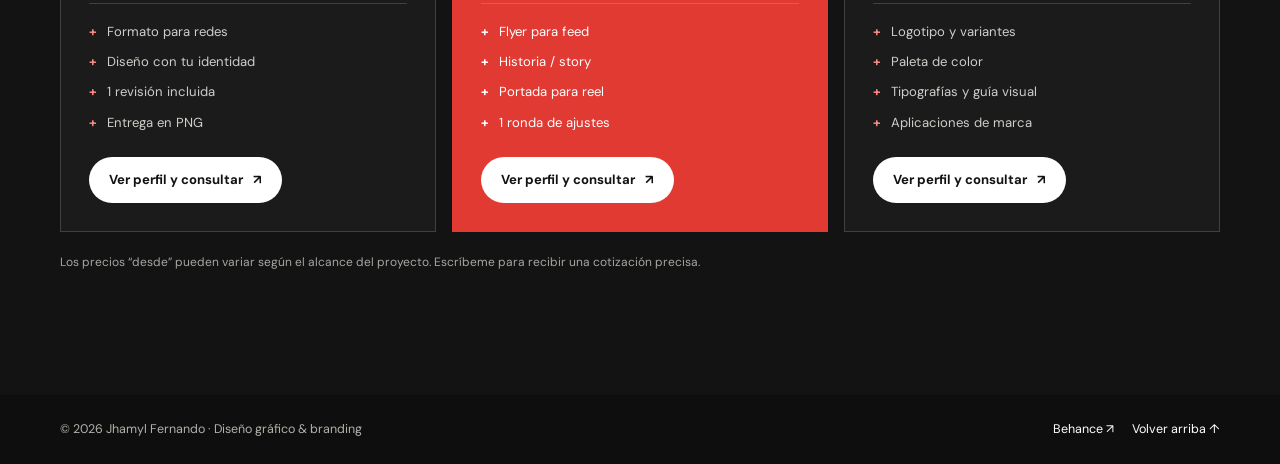
==== commit a5b558e9: "Mi primer guardado" ====
--- a/index.html
+++ b/index.html
@@ -1,501 +1,68 @@
 <!DOCTYPE html>
 <html lang="es">
 <head>
-<meta charset="UTF-8">
-<meta name="viewport" content="width=device-width, initial-scale=1.0">
-<title>Jhamyl Fernando — Diseño Gráfico & Branding</title>
- <link rel="icon" href="images/logopeque.png">
-<link rel="preconnect" href="https://fonts.googleapis.com">
-<link rel="preconnect" href="https://fonts.gstatic.com" crossorigin>
-<link href="https://fonts.googleapis.com/css2?family=Anton&family=Work+Sans:wght@400;500;600;700;800&display=swap" rel="stylesheet">
-<style>
-  :root{
-    --cream:#FFFFFF;
-    --cream-2:#F4F4F4;
-    --red:#C60407;
-    --red-dark:#8C0305;
-    --gold:#E10E11;
-    --gold-dark:#A30406;
-    --brown:#3A3A3A;
-    --brown-2:#1A1A1A;
-    --ink:#101010;
-    --black:#101010;
-  }
-  *{box-sizing:border-box;}
-  html{scroll-behavior:smooth;}
-  body{margin:0;background:var(--cream);color:var(--ink);font-family:'Work Sans',sans-serif;line-height:1.6;}
-  h1,h2,h3{font-family:'Anton',sans-serif;text-transform:uppercase;font-weight:400;margin:0;letter-spacing:0.01em;}
-  p{margin:0;}
-  a{color:inherit;text-decoration:none;}
-  .wrap{max-width:1100px;margin:0 auto;padding:0 28px;}
-  .eyebrow{
-    font-weight:800;font-size:0.78rem;letter-spacing:0.14em;text-transform:uppercase;
-    color:var(--red);display:inline-block;margin-bottom:14px;
-  }
-
-  .nav{position:sticky;top:0;z-index:50;background:var(--black);}
-  .nav__row{display:flex;align-items:center;justify-content:space-between;padding:12px 28px;max-width:1100px;margin:0 auto;}
-  .nav__brand{display:flex;align-items:center;gap:12px;}
-  .nav__brand img{height:40px;width:auto;filter:brightness(0) invert(1);}
-  .nav__brand span{font-size:1.3rem;color:var(--cream);font-weight:800;letter-spacing:2px;}
-  .nav__links{display:flex;gap:30px;list-style:none;margin:0;padding:0;}
-  .nav__links a{position:relative;color:var(--cream);font-weight:600;font-size:0.92rem;padding-bottom:4px;}
-  .nav__links a::after{
-    content:'';position:absolute;left:0;bottom:0;width:100%;height:2px;background:var(--gold);
-    transform:scaleX(0);transform-origin:left;transition:transform .3s ease;
-  }
-  .nav__links a:hover::after{transform:scaleX(1);}
-  .nav__burger{display:none;flex-direction:column;gap:5px;background:none;border:none;cursor:pointer;padding:6px;}
-  .nav__burger span{width:24px;height:2.5px;background:var(--cream);border-radius:2px;}
-  .nav__mobile{display:none;flex-direction:column;gap:0;background:var(--black);overflow:hidden;max-height:0;transition:max-height .3s ease;}
-  .nav__mobile.is-open{max-height:240px;}
-  .nav__mobile a{padding:16px 28px;color:#fff;font-weight:600;border-top:1px solid rgba(255,255,255,0.08);}
-  .pill{
-    display:inline-block;border-radius:999px;padding:12px 26px;font-weight:800;
-    font-size:0.85rem;letter-spacing:0.03em;text-transform:uppercase;
-    transition:transform .25s ease, box-shadow .25s ease, background .25s ease;
-  }
-  .pill--gold{background:var(--gold);color:#fff;}
-  .pill--gold:hover{background:var(--gold-dark);color:#fff;transform:translateY(-3px);box-shadow:0 10px 22px rgba(0,0,0,0.18);}
-  .pill--red{background:var(--red);color:var(--cream);}
-  .pill--red:hover{background:var(--red-dark);transform:translateY(-3px);box-shadow:0 10px 22px rgba(44,42,142,0.3);}
-  .pill--outline{border:2px solid var(--red);color:var(--red);}
-  .pill--outline:hover{background:var(--red);color:var(--cream);transform:translateY(-3px);}
-  .pill--dark{background:var(--black);color:var(--cream);}
-  .pill--dark:hover{background:var(--brown);transform:translateY(-3px);box-shadow:0 10px 22px rgba(0,0,0,0.4);}
-
-  .banner{background:var(--black);padding:18px 0;}
-  .banner__row{display:flex;align-items:center;justify-content:center;gap:8px;flex-wrap:wrap;text-align:center;}
-  .banner p{color:var(--cream);font-size:0.95rem;font-weight:500;}
-  .banner strong{color:var(--gold);font-weight:800;}
-
-  .hero{padding:90px 0 70px;}
-  .hero__grid{display:flex;align-items:center;justify-content:space-between;gap:50px;}
-  .hero__headline{font-size:clamp(2.6rem,6vw,4.1rem);line-height:1.05;color:var(--brown-2);max-width:600px;}
-  .hero__headline span{color:var(--red);}
-  .hero__sub{margin-top:22px;max-width:460px;font-size:1.05rem;color:var(--brown);}
-  .hero__actions{display:flex;gap:16px;margin-top:32px;flex-wrap:wrap;}
-
-  .hero__visual{position:relative;width:240px;height:240px;flex-shrink:0;display:flex;align-items:center;justify-content:center;}
-  .rays{position:absolute;width:100%;height:100%;animation:spin 50s linear infinite;}
-  .rays line{stroke:var(--gold);stroke-width:3;opacity:0.55;}
-  @keyframes spin{to{transform:rotate(360deg);}}
-  .coin{
-    position:relative;width:176px;height:176px;border-radius:50%;
-    background:linear-gradient(135deg,var(--gold),var(--red),var(--red-dark));border:6px solid var(--gold);
-    display:flex;align-items:center;justify-content:center;
-    box-shadow:0 16px 30px rgba(44,42,142,0.25);
-    overflow:hidden;
-  }
-  .coin img{width:62%;height:62%;object-fit:contain;filter:brightness(0) invert(1);}
-  .coin span{font-family:'Anton',sans-serif;font-size:4rem;color:#fff;}
-
-  .reveal{opacity:0;transform:translateY(20px);transition:opacity .6s ease, transform .6s ease;}
-  .reveal.is-visible{opacity:1;transform:translateY(0);}
-
-  .metodo{background:var(--cream-2);padding:80px 0;color:var(--brown-2);}
-  .metodo__title{font-size:clamp(1.7rem,3vw,2.2rem);text-align:center;margin-bottom:48px;color:var(--brown-2);}
-  .metodo__grid{display:grid;grid-template-columns:1fr auto 1fr;gap:40px;align-items:center;}
-  .metodo__list{list-style:none;margin:0;padding:0;display:flex;flex-direction:column;gap:30px;}
-  .metodo__list li{display:flex;flex-direction:column;align-items:flex-start;gap:2px;}
-  .metodo__num{font-family:'Anton',sans-serif;font-size:2.8rem;color:var(--red);line-height:1;}
-  .metodo__list span.label{font-weight:700;font-size:0.82rem;letter-spacing:0.05em;color:var(--brown);}
-  .metodo__center{
-    width:150px;height:150px;border-radius:50%;background:linear-gradient(135deg,var(--gold),var(--red));
-    display:flex;align-items:center;justify-content:center;
-    box-shadow:0 14px 30px rgba(36,31,94,0.2);justify-self:center;
-    overflow:hidden;
-  }
-  .metodo__center img{width:84%;height:84%;object-fit:contain;}
-  .metodo__center span{font-family:'Anton',sans-serif;color:#fff;font-size:2.6rem;}
-  .metodo__tools{list-style:none;margin:0;padding:0;display:flex;flex-direction:column;gap:18px;}
-  .metodo__tools li{display:flex;align-items:center;gap:12px;font-weight:600;font-size:0.95rem;color:var(--brown-2);}
-  .dot{width:10px;height:10px;border-radius:50%;background:var(--gold-dark);flex-shrink:0;}
-
-  .servicios{padding:90px 0;background:var(--cream-2);}
-  .servicios__head{max-width:560px;margin-bottom:44px;}
-  .servicios__head h2{font-size:clamp(1.8rem,3vw,2.4rem);color:var(--brown-2);}
-  .servicios__grid{display:grid;grid-template-columns:repeat(3,1fr);gap:24px;}
-  .scard{
-    background:#fff;border-radius:16px;padding:32px 26px;
-    box-shadow:0 8px 18px rgba(36,31,94,0.06);
-    transition:transform .35s ease, box-shadow .35s ease;
-    border:1px solid rgba(79,217,199,0.18);
-  }
-  .scard:hover{transform:translateY(-6px);box-shadow:0 18px 32px rgba(36,31,94,0.12);}
-  .scard__icon{font-size:2.2rem;margin-bottom:12px;}
-  .scard__title{font-family:'Anton',sans-serif;font-size:1.2rem;color:var(--brown-2);margin-bottom:6px;}
-  .scard__desc{font-size:0.92rem;color:var(--brown);line-height:1.5;}
-  .scard__price{margin-top:16px;font-weight:800;font-size:1.6rem;color:var(--red);}
-  .scard__price small{font-weight:400;font-size:0.85rem;color:var(--brown);}
-  .scard__features{list-style:none;margin:12px 0 0;padding:0;display:flex;flex-direction:column;gap:6px;}
-  .scard__features li{font-size:0.85rem;color:var(--brown);display:flex;align-items:center;gap:8px;}
-  .scard__features li::before{content:"✓";color:var(--gold-dark);font-weight:800;}
-
-  .portafolio{padding:90px 0;background:var(--black);}
-  .portafolio__head{max-width:560px;margin-bottom:44px;}
-  .portafolio__head .eyebrow{color:var(--gold);}
-  .portafolio__head h2{font-size:clamp(1.8rem,3vw,2.4rem);color:#fff;}
-  .portafolio__track{display:flex;gap:24px;overflow-x:auto;padding-bottom:16px;scroll-snap-type:x mandatory;}
-  .portafolio__track::-webkit-scrollbar{height:6px;}
-  .portafolio__track::-webkit-scrollbar-thumb{background:var(--gold-dark);border-radius:6px;}
-  .pcard{
-    min-width:270px;max-width:270px;scroll-snap-align:start;position:relative;
-    background:#161018;border-radius:16px;overflow:hidden;
-    box-shadow:0 8px 18px rgba(0,0,0,0.25);
-    transition:transform .35s ease, box-shadow .35s ease;
-    border:1px solid rgba(79,217,199,0.15);
-  }
-  .pcard:hover{transform:translateY(-8px);box-shadow:0 22px 36px rgba(0,0,0,0.4);}
-  .pcard__thumb{height:140px;background:linear-gradient(135deg,var(--gold),var(--red));transition:transform .5s ease;}
-  .pcard:hover .pcard__thumb{transform:scale(1.08);}
-  .pcard__body{padding:20px;}
-  .pcard__tag{font-size:0.72rem;font-weight:800;letter-spacing:0.08em;color:var(--gold);text-transform:uppercase;}
-  .pcard__body h3{font-size:1.05rem;margin-top:8px;color:#fff;}
-  .pcard__body p{font-size:0.85rem;color:#B9B6D6;margin-top:6px;}
-  .pcard__link{display:inline-flex;align-items:center;gap:6px;margin-top:14px;font-weight:800;color:var(--gold);font-size:0.85rem;text-transform:uppercase;}
-  .pcard__link svg{transition:transform .25s ease;}
-  .pcard:hover .pcard__link svg{transform:translateX(5px);}
-  .ribbon{
-    position:absolute;top:14px;left:-32px;background:var(--red);color:#fff;
-    font-size:0.62rem;font-weight:800;letter-spacing:0.06em;text-transform:uppercase;
-    padding:5px 38px;transform:rotate(-40deg);box-shadow:0 3px 6px rgba(0,0,0,0.2);
-  }
-
-  .sobre{padding:0;background:var(--cream-2);overflow:hidden;}
-  .sobre__grid{display:flex;align-items:stretch;min-height:480px;}
-  .sobre__photo{
-    flex:0 0 42%;position:relative;
-    background:linear-gradient(160deg,var(--red),var(--black));
-    display:flex;align-items:center;justify-content:center;
-    overflow:hidden;
-  }
-  .sobre__photo img{width:78%;height:auto;object-fit:cover;border-radius:18px;box-shadow:0 20px 40px rgba(0,0,0,0.25);}
-  .sobre__photo span{font-family:'Anton',sans-serif;font-size:5rem;color:#fff;}
-  .sobre__text{flex:1;padding:70px 60px;background:var(--black);color:#fff;display:flex;flex-direction:column;justify-content:center;}
-  .sobre__text .eyebrow{color:var(--gold);}
-  .sobre__text h2{font-size:clamp(1.8rem,3vw,2.4rem);color:#fff;margin-bottom:18px;}
-  .sobre__text p{color:#CFCBEA;font-size:1rem;margin-bottom:14px;}
-
-  .testimonios{padding:90px 0;background:var(--cream);}
-  .testimonios__head{max-width:560px;margin:0 auto 44px;text-align:center;}
-  .testimonios__head h2{font-size:clamp(1.8rem,3vw,2.4rem);color:var(--brown-2);}
-  .testimonios__grid{display:grid;grid-template-columns:repeat(3,1fr);gap:24px;}
-  .tcard{background:#fff;border-radius:16px;padding:28px 26px;box-shadow:0 8px 18px rgba(36,31,94,0.06);border:1px solid rgba(79,217,199,0.15);}
-  .tcard__stars{color:var(--gold-dark);font-size:0.95rem;margin-bottom:12px;}
-  .tcard__quote{font-size:0.92rem;color:var(--brown);line-height:1.55;margin-bottom:16px;}
-  .tcard__author{display:flex;align-items:center;gap:10px;}
-  .tcard__avatar{width:38px;height:38px;border-radius:50%;background:linear-gradient(135deg,var(--gold),var(--red));flex-shrink:0;}
-  .tcard__author strong{display:block;font-size:0.88rem;color:var(--brown-2);}
-  .tcard__author small{font-size:0.78rem;color:var(--brown);}
-
-  .contacto{background:linear-gradient(120deg,var(--red),var(--red-dark),var(--black));padding:100px 0;text-align:center;color:#fff;}
-  .contacto h2{font-size:clamp(2rem,4vw,2.8rem);margin-bottom:16px;}
-  .contacto p{opacity:0.9;max-width:480px;margin:0 auto 32px;}
-
-  .footer__bar{height:14px;background:var(--black);}
-  footer{background:var(--gold);padding:32px 0;}
-  .footer__row{display:flex;justify-content:space-between;align-items:center;flex-wrap:wrap;gap:14px;font-size:0.85rem;color:var(--brown-2);font-weight:600;}
-  .footer__row a{color:var(--red-dark);font-weight:800;}
-
-  @media (max-width:900px){
-    .servicios__grid{grid-template-columns:1fr 1fr;}
-    .testimonios__grid{grid-template-columns:1fr 1fr;}
-  }
-  @media (max-width:760px){
-    .nav__links{display:none;}
-    .nav__burger{display:flex;}
-    .nav__mobile{display:flex;}
-    .hero__grid{flex-direction:column-reverse;}
-    .metodo__grid{grid-template-columns:1fr;text-align:center;}
-    .metodo__list{align-items:center;}
-    .servicios__grid{grid-template-columns:1fr;}
-    .testimonios__grid{grid-template-columns:1fr;}
-    .sobre__grid{flex-direction:column;}
-    .sobre__photo{flex:none;padding:40px 0;}
-    .sobre__text{padding:50px 28px;text-align:center;}
-  }
-  @media (max-width:480px){
-    .hero__actions .pill{width:100%;text-align:center;}
-    .nav__brand span{font-size:1rem;}
-  }
-  @media (prefers-reduced-motion:reduce){
-    *{animation-duration:0.01ms !important;animation-iteration-count:1 !important;transition-duration:0.01ms !important;}
-  }
-</style>
+  <meta charset="UTF-8">
+  <meta name="viewport" content="width=device-width, initial-scale=1">
+  <meta name="theme-color" content="#111111">
+  <meta name="description" content="Portafolio de Jhamyl Fernando: diseño gráfico, branding y desarrollo web en Lima, Perú.">
+  <title>Jhamyl Fernando — Diseño que conecta</title>
+  <link rel="icon" href="images/logopeque.png">
+  <link rel="preconnect" href="https://fonts.googleapis.com">
+  <link rel="preconnect" href="https://fonts.gstatic.com" crossorigin>
+  <link href="https://fonts.googleapis.com/css2?family=DM+Sans:wght@400;500;600;700&family=Manrope:wght@400;500;600;700;800&display=swap" rel="stylesheet">
+  <style>
+    :root{--ink:#121212;--paper:#f5f2ed;--white:#fff;--red:#df3029;--muted:#77736e;--line:rgba(18,18,18,.13);--serif:Georgia,'Times New Roman',serif;--sans:'DM Sans',sans-serif;--display:'Manrope',sans-serif;--max:1160px}
+    *{box-sizing:border-box}html{scroll-behavior:smooth}body{margin:0;background:var(--paper);color:var(--ink);font-family:var(--sans);line-height:1.55}a{color:inherit;text-decoration:none}img{max-width:100%;display:block}button{font:inherit}.wrap{width:min(var(--max),calc(100% - 48px));margin:auto}.eyebrow{display:inline-flex;align-items:center;gap:9px;font-size:.72rem;text-transform:uppercase;letter-spacing:.15em;font-weight:700;color:var(--red)}.eyebrow:before{content:'';width:22px;height:1px;background:currentColor}.section{padding:112px 0}.section-head{display:flex;justify-content:space-between;align-items:end;gap:24px;margin-bottom:42px}.section-head h2{font:700 clamp(2.2rem,5vw,4rem)/1.03 var(--display);letter-spacing:-.06em;margin:12px 0 0;max-width:700px}.section-head p{max-width:310px;color:var(--muted);margin:0}
+    .nav{position:sticky;top:0;z-index:20;background:rgba(245,242,237,.9);backdrop-filter:blur(14px);border-bottom:1px solid rgba(18,18,18,.08)}.nav-row{height:76px;display:flex;align-items:center;justify-content:space-between}.brand{display:flex;align-items:center;gap:10px;font:800 .92rem var(--display);letter-spacing:.08em}.brand img{width:35px;height:35px;object-fit:contain}.brand-mark{display:grid;place-items:center;width:34px;height:34px;background:var(--red);color:#fff;border-radius:50%;font:700 1rem var(--serif)}.nav-links{display:flex;align-items:center;gap:32px;list-style:none;padding:0;margin:0}.nav-links a{font-size:.85rem;color:#57534f;transition:color .2s}.nav-links a:hover{color:var(--red)}.nav-cta,.button{display:inline-flex;align-items:center;justify-content:center;gap:10px;background:var(--ink);color:white;border-radius:999px;padding:13px 20px;font-size:.82rem;font-weight:700;transition:transform .2s,background .2s}.nav-cta:hover,.button:hover{background:var(--red);transform:translateY(-2px)}.burger{display:none;border:0;background:none;padding:10px}.burger span{display:block;width:22px;height:2px;background:var(--ink);margin:5px}
+    .hero{padding:90px 0 84px;overflow:hidden}.hero-grid{display:grid;grid-template-columns:1.1fr .9fr;align-items:center;gap:58px}.hero h1{font:800 clamp(3.5rem,8vw,7.3rem)/.94 var(--display);letter-spacing:-.085em;margin:22px 0 24px;max-width:760px}.hero h1 em{font:400 1em var(--serif);letter-spacing:-.08em;color:var(--red)}.hero-copy{font-size:1.05rem;max-width:520px;color:#625e59}.hero-actions{display:flex;gap:12px;flex-wrap:wrap;margin-top:32px}.button-light{background:transparent;color:var(--ink);border:1px solid var(--line)}.button-light:hover{color:#fff;border-color:var(--red)}.hero-note{font-size:.75rem;color:var(--muted);margin-top:24px}.hero-art{position:relative;min-height:470px;background:#ded7ce;border-radius:48% 48% 12px 12px;overflow:hidden;isolation:isolate}.hero-art:before{content:'';position:absolute;inset:0;background:linear-gradient(145deg,rgba(18,18,18,.02),rgba(18,18,18,.35));z-index:1}.hero-art img{width:100%;height:100%;position:absolute;inset:0;object-fit:cover}.hero-placeholder{position:absolute;inset:0;display:grid;place-items:center;background:radial-gradient(circle at 70% 24%,#f5c8b8 0 8%,transparent 9%),linear-gradient(145deg,#c9beb1,#8c8176);color:white;font:800 9rem var(--display);letter-spacing:-.1em}.hero-stamp{position:absolute;z-index:2;right:22px;bottom:22px;background:var(--paper);padding:16px 18px;max-width:185px;font-size:.78rem;font-weight:700;line-height:1.4;transform:rotate(-4deg)}.hero-stamp b{display:block;color:var(--red);font-size:1.4rem}
+    .intro{padding:26px 0;border-top:1px solid var(--line);border-bottom:1px solid var(--line)}.intro-row{display:flex;align-items:center;justify-content:space-between;gap:20px}.intro-row p{font:600 clamp(1rem,2.2vw,1.35rem) var(--display);margin:0}.intro-row span{font-size:.75rem;color:var(--muted);text-transform:uppercase;letter-spacing:.12em}
+    .work{background:var(--ink);color:white}.work .section-head p{color:#aaa6a0}.work .eyebrow{color:#ff766e}.project-grid{display:grid;grid-template-columns:repeat(2,1fr);gap:24px}.project{min-width:0}.project-visual{position:relative;aspect-ratio:1.34;background:#302d2a;overflow:hidden;border-radius:5px}.project-visual:after{content:'';position:absolute;inset:0;background:linear-gradient(0deg,rgba(0,0,0,.25),transparent 50%);pointer-events:none}.project-visual img{width:100%;height:100%;object-fit:cover;transition:transform .65s cubic-bezier(.2,.7,.2,1)}.project:hover .project-visual img{transform:scale(1.045)}.art-card{height:100%;display:grid;place-items:center;position:relative;overflow:hidden}.art-card:before,.art-card:after{content:'';position:absolute;width:55%;aspect-ratio:1;border-radius:50%;border:1px solid rgba(255,255,255,.42)}.art-card:after{width:35%}.art-card span{font:800 clamp(2rem,5vw,5rem)/.9 var(--display);letter-spacing:-.08em;text-align:center;position:relative;z-index:1}.art-one{background:linear-gradient(135deg,#a33a33,#281d1c)}.art-two{background:linear-gradient(135deg,#d4a94d,#7d422c)}.art-three{background:linear-gradient(135deg,#d6b4a2,#633c35);color:#261d1b}.art-four{background:linear-gradient(135deg,#312e36,#c1a5a0)}.project-meta{display:flex;justify-content:space-between;gap:16px;padding-top:16px}.project-meta h3{font:700 1rem var(--display);margin:3px 0 0}.project-meta p{font-size:.78rem;color:#aaa6a0;margin:0}.project-index{font-size:.72rem;color:#ff766e;letter-spacing:.1em}
+    .about-grid{display:grid;grid-template-columns:.8fr 1.2fr;gap:100px;align-items:start}.about-aside{position:sticky;top:110px}.about-aside h2{font:700 clamp(2.4rem,5vw,4.3rem)/1 var(--display);letter-spacing:-.07em;margin:16px 0}.about-text{max-width:640px;padding-top:10px}.about-text p{font-size:1.08rem;color:#625e59;margin:0 0 22px}.stats{display:flex;gap:45px;margin-top:38px;padding-top:24px;border-top:1px solid var(--line)}.stat strong{display:block;font:800 2rem var(--display);letter-spacing:-.06em}.stat span{font-size:.75rem;color:var(--muted)}.services{background:#e9e4dd}.service-list{border-top:1px solid var(--line)}.service{display:grid;grid-template-columns:70px 1fr 1.1fr auto;gap:20px;align-items:center;padding:24px 0;border-bottom:1px solid var(--line)}.service-num{font:700 .75rem var(--display);color:var(--red)}.service h3{font:700 clamp(1.2rem,2.4vw,1.8rem) var(--display);letter-spacing:-.05em;margin:0}.service p{color:#6e6963;font-size:.88rem;margin:0;max-width:400px}.service-arrow{font-size:1.3rem;color:var(--red)}
+    .contact{background:var(--red);color:#fff;padding:86px 0}.contact-row{display:flex;align-items:end;justify-content:space-between;gap:30px}.contact h2{font:800 clamp(2.4rem,6vw,5rem)/.98 var(--display);letter-spacing:-.07em;max-width:700px;margin:14px 0 0}.contact .eyebrow{color:#ffd6d2}.contact .button{background:#fff;color:var(--ink)}.contact .button:hover{background:var(--ink);color:#fff}.contact p{max-width:420px;color:rgba(255,255,255,.84);margin:18px 0 0}
+    .plans{background:#131313;color:#fff;overflow:hidden}.plans .section-head p{color:#a9a6a1}.plans .eyebrow{color:#ff766e}.plans .section-head h2{max-width:720px}.plan-grid{display:grid;grid-template-columns:repeat(3,1fr);gap:16px;perspective:1000px}.plan{position:relative;display:flex;flex-direction:column;min-height:390px;padding:28px;border:1px solid rgba(255,255,255,.16);background:#1b1b1b;transform-style:preserve-3d;transition:border-color .3s,background .3s,transform .35s;will-change:transform}.plan:hover{border-color:#ff766e;background:#202020}.plan.featured{background:#e13a32;color:#fff;border-color:#e13a32}.plan-label{font-size:.7rem;text-transform:uppercase;letter-spacing:.14em;color:#ff8a83;font-weight:700}.featured .plan-label{color:#ffe1df}.plan h3{font:700 1.5rem var(--display);letter-spacing:-.04em;margin:12px 0 8px}.plan-desc{font-size:.85rem;color:#aaa6a0;min-height:44px}.featured .plan-desc{color:rgba(255,255,255,.83)}.plan-price{font:800 2.5rem var(--display);letter-spacing:-.08em;margin:20px 0 2px}.plan-price small{font:500 .8rem var(--sans);letter-spacing:0;color:#aaa6a0}.featured .plan-price small{color:#ffe1df}.plan ul{list-style:none;padding:18px 0 24px;margin:14px 0 0;border-top:1px solid rgba(255,255,255,.16);display:grid;gap:10px}.plan li{font-size:.82rem;color:#d0ceca}.featured li{color:#fff}.plan li:before{content:'+';color:#ff8a83;font-weight:700;margin-right:10px}.featured li:before{color:#fff}.plan .button{margin-top:auto;align-self:flex-start;background:#fff;color:var(--ink)}.plan .button:hover{background:#ff766e;color:#fff}.plans-foot{font-size:.75rem;color:#a9a6a1;margin-top:20px}
+    footer{padding:25px 0;background:#0e0e0e;color:#b4b0aa;font-size:.78rem}.footer-row{display:flex;justify-content:space-between;gap:20px;align-items:center}.footer-row a{color:white}.footer-links{display:flex;gap:18px}
+    .reveal{opacity:0;transform:translateY(24px);transition:opacity .7s ease,transform .7s cubic-bezier(.2,.7,.2,1)}.reveal.is-visible{opacity:1;transform:translateY(0)}.delay-1{transition-delay:.1s}.delay-2{transition-delay:.2s}
+    @media(max-width:800px){.section{padding:82px 0}.hero{padding:64px 0}.hero-grid{grid-template-columns:1fr;gap:36px}.hero-art{min-height:390px;max-width:560px;width:100%;margin:auto}.section-head{align-items:start;flex-direction:column}.section-head p{max-width:520px}.about-grid{grid-template-columns:1fr;gap:28px}.about-aside{position:static}.service{grid-template-columns:40px 1fr auto}.service p{grid-column:2;grid-row:2}.service-arrow{grid-column:3;grid-row:1}.plan-grid{grid-template-columns:1fr}.plan{min-height:auto}.plan .button{margin-top:10px}.contact-row{align-items:start;flex-direction:column}.contact-row>.button{margin-top:5px}}
+    @media(max-width:620px){.wrap{width:min(var(--max),calc(100% - 36px))}.nav-row{height:66px}.nav-links,.nav-cta{display:none}.burger{display:block}.nav-menu{position:absolute;top:66px;left:0;right:0;background:var(--paper);padding:0 18px;max-height:0;overflow:hidden;transition:max-height .3s ease;border-bottom:0 solid var(--line)}.nav-menu.open{max-height:240px;border-bottom-width:1px}.nav-menu a{display:block;padding:14px 0;border-top:1px solid var(--line);font-size:.9rem}.hero h1{font-size:clamp(3.4rem,17vw,5.2rem)}.hero-art{min-height:320px}.intro-row{align-items:start;flex-direction:column}.project-grid{grid-template-columns:1fr;gap:30px}.project-visual{aspect-ratio:1.2}.stats{gap:20px;justify-content:space-between}.stat strong{font-size:1.6rem}.service{gap:12px}.footer-row{align-items:flex-start;flex-direction:column}.footer-links{flex-wrap:wrap}}
+    @media(prefers-reduced-motion:reduce){html{scroll-behavior:auto}*,*:before,*:after{animation-duration:.01ms!important;animation-iteration-count:1!important;transition-duration:.01ms!important;scroll-behavior:auto!important}.reveal{opacity:1;transform:none}}
+  </style>
 </head>
 <body>
+  <nav class="nav" aria-label="Navegación principal"><div class="wrap nav-row">
+    <a class="brand" href="#inicio" aria-label="Jhamyl Fernando, inicio"><img src="images/logojhamyl1.png" alt="" onerror="this.hidden=true;this.nextElementSibling.hidden=false"><span class="brand-mark" hidden>J</span><span>JHAMYL FERNANDO</span></a>
+    <ul class="nav-links"><li><a href="#proyectos">Proyectos</a></li><li><a href="#sobre-mi">Sobre mí</a></li><li><a href="#servicios">Servicios</a></li></ul>
+    <a class="nav-cta" href="#contacto">Hablemos <span aria-hidden="true">↗</span></a>
+    <button class="burger" id="menuButton" aria-label="Abrir menú" aria-expanded="false" aria-controls="navMenu"><span></span><span></span><span></span></button>
+  </div><div class="nav-menu" id="navMenu"><a href="#proyectos">Proyectos</a><a href="#sobre-mi">Sobre mí</a><a href="#servicios">Servicios</a><a href="#planes">Planes</a><a href="#contacto">Contacto</a></div></nav>
+  <main>
+    <section class="hero" id="inicio"><div class="wrap hero-grid">
+      <div class="reveal"><span class="eyebrow">Diseño gráfico · Branding · Lima, Perú</span><h1>Ideas que se ven.<br><em>Marcas</em> que conectan.</h1><p class="hero-copy">Diseño identidades visuales y experiencias digitales para personas y marcas que quieren comunicar con intención.</p><div class="hero-actions"><a class="button" href="#proyectos">Explorar proyectos <span aria-hidden="true">↓</span></a><a class="button button-light" href="#contacto">Cuéntame tu idea <span aria-hidden="true">↗</span></a></div><p class="hero-note">Branding · Diseño para redes · Landing pages</p></div>
+      <div class="hero-art reveal delay-1"><div class="hero-placeholder" aria-hidden="true">J</div><img src="images/foto-jhamyl.jpg" alt="Retrato de Jhamyl Fernando" onerror="this.remove()"><div class="hero-stamp"><b>+60</b> proyectos diseñados con intención</div></div>
+    </div></section>
+    <div class="intro"><div class="wrap intro-row"><p>Diseño estratégico para marcas con algo que decir.</p><span>01 — Portafolio creativo</span></div></div>
+    <section class="section work" id="proyectos"><div class="wrap"><div class="section-head reveal"><div><span class="eyebrow">Selección de proyectos</span><h2>El diseño correcto<br>hace que te recuerden.</h2></div><p>Una muestra de identidades, campañas y experiencias creadas para comunicar mejor.</p></div>
+      <div class="project-grid">
+        <article class="project reveal"><div class="project-visual"><div class="art-card art-one"><span>TERAPIA<br>EMOCIONAL</span></div></div><div class="project-meta"><div><p>Landing page · Campaña digital</p><h3>Certificación Terapeuta Emocional</h3></div><span class="project-index">01</span></div></article>
+        <article class="project reveal delay-1"><div class="project-visual"><div class="art-card art-two"><span>MENTES<br>BRILLANTES</span></div></div><div class="project-meta"><div><p>Identidad · Evento</p><h3>Conectando Mentes Brillantes</h3></div><span class="project-index">02</span></div></article>
+        <article class="project reveal"><div class="project-visual"><div class="art-card art-three"><span>ROMPE<br>TUS LÍMITES</span></div></div><div class="project-meta"><div><p>Identidad · Experiencia</p><h3>Retiro Rompe Tus Límites</h3></div><span class="project-index">03</span></div></article>
+        <article class="project reveal delay-1"><div class="project-visual"><div class="art-card art-four"><span>HOY<br>ELIJO SER</span></div></div><div class="project-meta"><div><p>Marca personal · Bienestar</p><h3>Hoy Elijo Ser Lilia</h3></div><span class="project-index">04</span></div></article>
+      </div>
+    </div></section>
+    <section class="section" id="sobre-mi"><div class="wrap about-grid"><div class="about-aside reveal"><span class="eyebrow">Un poco sobre mí</span><h2>Hola, soy Jhamyl.</h2></div><div class="about-text reveal delay-1"><p>Soy diseñador gráfico y desarrollador web. Ayudo a conferencistas, coaches y marcas a expresar quiénes son mediante identidades visuales claras y contenido que conecta.</p><p>Combino estrategia, diseño y ejecución técnica para crear piezas que se ven bien y funcionan en el mundo real: desde una identidad de marca hasta una landing page lista para presentar una idea.</p><div class="stats"><div class="stat"><strong>+60</strong><span>proyectos entregados</span></div><div class="stat"><strong>24 h</strong><span>tiempo de respuesta</span></div><div class="stat"><strong>100%</strong><span>diseño a medida</span></div></div></div></div></section>
+    <section class="section services" id="servicios"><div class="wrap"><div class="section-head reveal"><div><span class="eyebrow">Cómo puedo ayudarte</span><h2>Servicios pensados para tu marca.</h2></div><p>Elige el punto de partida que mejor se adapte a lo que quieres construir.</p></div><div class="service-list">
+      <article class="service reveal"><span class="service-num">01</span><h3>Identidad de marca</h3><p>Logotipo, sistema visual, paleta y guía para que tu marca sea reconocible.</p><a class="service-arrow" href="#planes" aria-label="Ver planes">↗</a></article>
+      <article class="service reveal"><span class="service-num">02</span><h3>Diseño para redes</h3><p>Piezas y campañas alineadas con tu identidad para comunicar con consistencia.</p><a class="service-arrow" href="#planes" aria-label="Ver planes">↗</a></article>
+      <article class="service reveal"><span class="service-num">03</span><h3>Landing pages</h3><p>Páginas claras y atractivas para presentar un servicio, evento o lanzamiento.</p><a class="service-arrow" href="#contacto" aria-label="Contactar">↗</a></article>
+    </div></div></section>
+    <section class="contact" id="contacto"><div class="wrap contact-row"><div class="reveal"><span class="eyebrow">¿Tienes un proyecto en mente?</span><h2>Hagamos que tu próxima idea tome forma.</h2><p>Cuéntame qué necesitas y coordinamos el siguiente paso.</p></div><a class="button reveal delay-1" href="https://behance.net/jhamylfernando" target="_blank" rel="noopener noreferrer">Escríbeme por Behance <span aria-hidden="true">↗</span></a></div></section>
+    <section class="section plans" id="planes"><div class="wrap"><div class="section-head reveal"><div><span class="eyebrow">Opciones para empezar</span><h2>Un plan claro para cada idea.</h2></div><p>Servicios puntuales para resolver lo que tu marca necesita hoy.</p></div><div class="plan-grid">
+      <article class="plan reveal" data-tilt><span class="plan-label">Pieza puntual</span><h3>Flyer</h3><p class="plan-desc">Una pieza visual lista para compartir.</p><div class="plan-price">S/ 25 <small>/ diseño</small></div><ul><li>Formato para redes</li><li>Diseño con tu identidad</li><li>1 revisión incluida</li><li>Entrega en PNG</li></ul><a class="button plan-link" href="https://behance.net/jhamylfernando" target="_blank" rel="noopener noreferrer">Ver perfil y consultar <span>↗</span></a></article>
+      <article class="plan featured reveal delay-1" data-tilt><span class="plan-label">Para campañas</span><h3>Pack completo</h3><p class="plan-desc">Una línea visual consistente en varios formatos.</p><div class="plan-price">S/ 85 <small>/ desde</small></div><ul><li>Flyer para feed</li><li>Historia / story</li><li>Portada para reel</li><li>1 ronda de ajustes</li></ul><a class="button plan-link" href="https://behance.net/jhamylfernando" target="_blank" rel="noopener noreferrer">Ver perfil y consultar <span>↗</span></a></article>
+      <article class="plan reveal delay-2" data-tilt><span class="plan-label">Para construir marca</span><h3>Branding</h3><p class="plan-desc">Una base visual para lanzar o renovar tu marca.</p><div class="plan-price">S/ 150 <small>/ desde</small></div><ul><li>Logotipo y variantes</li><li>Paleta de color</li><li>Tipografías y guía visual</li><li>Aplicaciones de marca</li></ul><a class="button plan-link" href="https://behance.net/jhamylfernando" target="_blank" rel="noopener noreferrer">Ver perfil y consultar <span>↗</span></a></article>
+    </div><p class="plans-foot reveal">Los precios “desde” pueden variar según el alcance del proyecto. Escríbeme para recibir una cotización precisa.</p></div></section>
+  </main>
+  <footer><div class="wrap footer-row"><span>© <span id="year">2026</span> Jhamyl Fernando · Diseño gráfico & branding</span><div class="footer-links"><a href="https://behance.net/jhamylfernando" target="_blank" rel="noopener noreferrer">Behance ↗</a><a href="#inicio">Volver arriba ↑</a></div></div></footer>
+  <script src="movimiento.js" defer></script>
+</body>
+</html>
 
-  <nav class="nav">
-    <div class="nav__row">
-      <div class="nav__brand">
-        <img src="images/logojhamyl1.png" alt="Jhamyl Fernando" style="filter:brightness(0) invert(1);height:32px;">
-        <span>JHAMYL</span>
-      </div>
-      <ul class="nav__links">
-        <li><a href="#servicios">Servicios</a></li>
-        <li><a href="#portafolio">Portafolio</a></li>
-        <li><a href="#sobre-mi">Sobre mí</a></li>
-      </ul>
-      <a class="pill pill--gold" href="#contacto">Hablemos</a>
-      <button class="nav__burger" id="navBurger" aria-label="Abrir menú">
-        <span></span><span></span><span></span>
-      </button>
-    </div>
-    <div class="nav__mobile" id="navMobile">
-      <a href="#servicios">Servicios</a>
-      <a href="#portafolio">Portafolio</a>
-      <a href="#sobre-mi">Sobre mí</a>
-    </div>
-  </nav>
-
-  <div class="banner">
-    <div class="wrap banner__row">
-      <p>📌 Cupos abiertos para <strong>proyectos de Branding</strong> — entregas desde <strong>24 horas</strong></p>
-    </div>
-  </div>
-
-  <section class="hero">
-    <div class="wrap hero__grid">
-      <div>
-        <span class="eyebrow">Diseño Gráfico · Branding · Lima, Perú</span>
-        <h1 class="hero__headline">Diseño que <span>conecta</span>,<br>código que <span>convierte</span>.</h1>
-        <p class="hero__sub">Ayudo a conferencistas, coaches y marcas a construir identidades visuales claras y contenido que realmente conecta con su audiencia.</p>
-        <div class="hero__actions">
-          <a class="pill pill--red" href="#servicios">Ver servicios</a>
-          <a class="pill pill--outline" href="https://wa.me/NUMERO_PENDIENTE?text=Hola%20Jhamyl%2C%20quiero%20contarte%20sobre%20mi%20proyecto" target="_blank" rel="noopener">Escríbeme</a>
-        </div>
-      </div>
-      <div class="hero__visual">
-        <svg class="rays" viewBox="0 0 240 240">
-          <g transform="translate(120,120)">
-            <line x1="0" y1="-118" x2="0" y2="-95"/>
-            <line x1="0" y1="-118" x2="0" y2="-95" transform="rotate(30)"/>
-            <line x1="0" y1="-118" x2="0" y2="-95" transform="rotate(60)"/>
-            <line x1="0" y1="-118" x2="0" y2="-95" transform="rotate(90)"/>
-            <line x1="0" y1="-118" x2="0" y2="-95" transform="rotate(120)"/>
-            <line x1="0" y1="-118" x2="0" y2="-95" transform="rotate(150)"/>
-            <line x1="0" y1="-118" x2="0" y2="-95" transform="rotate(180)"/>
-            <line x1="0" y1="-118" x2="0" y2="-95" transform="rotate(210)"/>
-            <line x1="0" y1="-118" x2="0" y2="-95" transform="rotate(240)"/>
-            <line x1="0" y1="-118" x2="0" y2="-95" transform="rotate(270)"/>
-            <line x1="0" y1="-118" x2="0" y2="-95" transform="rotate(300)"/>
-            <line x1="0" y1="-118" x2="0" y2="-95" transform="rotate(330)"/>
-          </g>
-        </svg>
-        <div class="coin">
-          <img src="images/logojhamyl1.png" alt="Jhamyl Fernando">
-        </div>
-      </div>
-    </div>
-  </section>
-
-  <section class="metodo" id="metodo">
-    <div class="wrap">
-      <h2 class="metodo__title reveal">Mi enfoque</h2>
-      <div class="metodo__grid">
-        <ul class="metodo__list reveal">
-          <li><span class="metodo__num">+60</span><span class="label">PROYECTOS ENTREGADOS</span></li>
-          <li><span class="metodo__num">24h</span><span class="label">TIEMPO DE RESPUESTA</span></li>
-          <li><span class="metodo__num">100%</span><span class="label">DISEÑO A MEDIDA</span></li>
-        </ul>
-        <div class="metodo__center reveal">
-          <img src="images/logojhamyl1.png" alt="Jhamyl Fernando" style="filter:brightness(0) invert(1);">
-        </div>
-        <ul class="metodo__tools reveal">
-          <li><span class="dot"></span>Branding / Identidad</li>
-          <li><span class="dot"></span>Diseño para Redes Sociales</li>
-          <li><span class="dot"></span>Figma · Photoshop · Canva</li>
-          <li><span class="dot"></span>Landing Pages</li>
-        </ul>
-      </div>
-    </div>
-  </section>
-
-  <section class="servicios" id="servicios">
-    <div class="wrap">
-      <div class="servicios__head reveal">
-        <span class="eyebrow">Lo que hago</span>
-        <h2>Servicios diseñados para tu marca</h2>
-      </div>
-      <div class="servicios__grid">
-
-        <div class="scard reveal">
-          <div class="scard__icon">🎯</div>
-          <div class="scard__title">Flyer</div>
-          <div class="scard__price">S/. <span style="font-size:2rem;">25</span> <small>por diseño</small></div>
-          <p class="scard__desc">Para anuncios, frases, fechas especiales, tips o recordatorios.</p>
-          <ul class="scard__features">
-            <li>Cualquier tema o formato</li>
-            <li>Diseño con tu identidad visual</li>
-            <li>1 revisión incluida</li>
-            <li>PNG + Canva editable</li>
-          </ul>
-        </div>
-
-        <div class="scard reveal" style="border-color:var(--gold-dark);">
-          <div class="scard__icon">📦</div>
-          <div class="scard__title">Pack Completo</div>
-          <div class="scard__price">S/. <span style="font-size:2rem;">85</span> <small>desde</small></div>
-          <p class="scard__desc">Para eventos o campañas que necesitan verse profesionales en todos lados.</p>
-          <ul class="scard__features">
-            <li>Flyer para feed</li>
-            <li>Historia / Story</li>
-            <li>Portada para Reel</li>
-            <li>Línea visual unificada</li>
-          </ul>
-        </div>
-
-        <div class="scard reveal">
-          <div class="scard__icon">🚀</div>
-          <div class="scard__title">Branding</div>
-          <div class="scard__price">S/. <span style="font-size:2rem;">150</span> <small>desde</small></div>
-          <p class="scard__desc">Identidad visual completa para tu marca o proyecto.</p>
-          <ul class="scard__features">
-            <li>Logotipo + variantes</li>
-            <li>Paleta de colores</li>
-            <li>Tipografía y guía de estilo</li>
-            <li>Mockups y aplicaciones</li>
-          </ul>
-        </div>
-
-      </div>
-    </div>
-  </section>
-
-  <section class="portafolio" id="portafolio">
-    <div class="wrap">
-      <div class="portafolio__head reveal">
-        <span class="eyebrow">Trabajos destacados</span>
-        <h2>Proyectos recientes</h2>
-      </div>
-      <div class="portafolio__track">
-
-        <div class="pcard reveal">
-          <span class="ribbon">Caso real</span>
-          <div class="pcard__thumb" style="background:linear-gradient(135deg,#C60407,#1A1A1A);"></div>
-          <div class="pcard__body">
-            <span class="pcard__tag">Landing + Redes</span>
-            <h3>Certificación Terapeuta Emocional</h3>
-            <p>Landing page y campaña de contenido para un programa de certificación.</p>
-            <span class="pcard__link">Ver proyecto <svg width="14" height="14" viewBox="0 0 24 24" fill="none" stroke="currentColor" stroke-width="2.5"><path d="M5 12h14M13 6l6 6-6 6"/></svg></span>
-          </div>
-        </div>
-
-        <div class="pcard reveal">
-          <div class="pcard__thumb" style="background:linear-gradient(135deg,#E10E11,#101010);"></div>
-          <div class="pcard__body">
-            <span class="pcard__tag">Branding de evento</span>
-            <h3>Conectando Mentes Brillantes</h3>
-            <p>Identidad de marca para una cumbre internacional en Lima.</p>
-            <span class="pcard__link">Ver proyecto <svg width="14" height="14" viewBox="0 0 24 24" fill="none" stroke="currentColor" stroke-width="2.5"><path d="M5 12h14M13 6l6 6-6 6"/></svg></span>
-          </div>
-        </div>
-
-        <div class="pcard reveal">
-          <div class="pcard__thumb" style="background:linear-gradient(135deg,#101010,#8C0305);"></div>
-          <div class="pcard__body">
-            <span class="pcard__tag">Branding de retiro</span>
-            <h3>Retiro Rompe Tus Límites</h3>
-            <p>Identidad visual para un retiro experiencial con activaciones físicas.</p>
-            <span class="pcard__link">Ver proyecto <svg width="14" height="14" viewBox="0 0 24 24" fill="none" stroke="currentColor" stroke-width="2.5"><path d="M5 12h14M13 6l6 6-6 6"/></svg></span>
-          </div>
-        </div>
-
-        <div class="pcard reveal">
-          <div class="pcard__thumb" style="background:linear-gradient(135deg,#1A1A1A,#C60407);"></div>
-          <div class="pcard__body">
-            <span class="pcard__tag">Marca personal</span>
-            <h3>Hoy Elijo Ser Lilia</h3>
-            <p>Identidad personal para una marca de bienestar femenino.</p>
-            <span class="pcard__link">Ver proyecto <svg width="14" height="14" viewBox="0 0 24 24" fill="none" stroke="currentColor" stroke-width="2.5"><path d="M5 12h14M13 6l6 6-6 6"/></svg></span>
-          </div>
-        </div>
-
-      </div>
-    </div>
-  </section>
-
-  <section class="sobre" id="sobre-mi">
-    <div class="sobre__grid">
-      <div class="sobre__photo reveal">
-        <img src="images/foto-jhamyl.jpg" alt="Jhamyl Fernando" onerror="this.style.display='none'; this.parentElement.innerHTML='<span>J</span>'">
-      </div>
-      <div class="sobre__text reveal">
-        <span class="eyebrow">Sobre mí</span>
-        <h2>Jhamyl Fernando.</h2>
-        <p>Soy diseñador gráfico y desarrollador web, dedicado a ayudar a conferencistas, coaches y marcas a construir identidades visuales claras y contenido que realmente conecta con su audiencia.</p>
-        <p>Con experiencia en branding, redes sociales y landing pages, combino diseño estratégico con ejecución técnica para que cada proyecto se vea profesional y funcione bien.</p>
-        <p style="margin-top:10px;font-weight:700;color:var(--gold);">+60 proyectos entregados · 24h de respuesta</p>
-      </div>
-    </div>
-  </section>
-
-  <section class="testimonios">
-    <div class="wrap">
-      <div class="testimonios__head reveal">
-        <span class="eyebrow">Lo que dicen de mi trabajo</span>
-        <h2>Clientes que confiaron en el proceso</h2>
-      </div>
-      <div class="testimonios__grid">
-        <div class="tcard reveal">
-          <div class="tcard__stars">★★★★★</div>
-          <p class="tcard__quote">"[Aquí va una reseña real de un cliente — ej. Alejandro Castellanos sobre el trabajo de branding y landing pages]."</p>
-          <div class="tcard__author">
-            <div class="tcard__avatar"></div>
-            <div><strong>Nombre del cliente</strong><small>Cargo / marca</small></div>
-          </div>
-        </div>
-        <div class="tcard reveal">
-          <div class="tcard__stars">★★★★★</div>
-          <p class="tcard__quote">"[Reseña real — ej. Lilia Méndez sobre identidad de marca personal]."</p>
-          <div class="tcard__author">
-            <div class="tcard__avatar"></div>
-            <div><strong>Nombre del cliente</strong><small>Cargo / marca</small></div>
-          </div>
-        </div>
-        <div class="tcard reveal">
-          <div class="tcard__stars">★★★★★</div>
-          <p class="tcard__quote">"[Reseña real — ej. Cindy Mendoza sobre contenido de redes sociales]."</p>
-          <div class="tcard__author">
-            <div class="tcard__avatar"></div>
-            <div><strong>Nombre del cliente</strong><small>Cargo / marca</small></div>
-          </div>
-        </div>
-      </div>
-    </div>
-  </section>
-
-  <section class="contacto reveal" id="contacto">
-    <div class="wrap">
-      <span class="eyebrow" style="color:var(--gold);">¿Tienes un proyecto en mente?</span>
-      <h2>Construyamos algo con intención.</h2>
-      <p>Cuéntame qué necesitas y en menos de 24 horas te respondo con una propuesta clara.</p>
-      <a class="pill pill--gold" href="https://wa.me/NUMERO_PENDIENTE?text=Hola%20Jhamyl%2C%20quiero%20contarte%20sobre%20mi%20proyecto" target="_blank" rel="noopener">Cuéntame tu proyecto</a>
-    </div>
-  </section>
-
-  <div class="footer__bar"></div>
-  <li><a href="pagina2.html">Página 2</a></li>
-  <footer>
-    <div class="wrap footer__row">
-      <span>© 2026 Jhamyl Fernando — Diseño Gráfico & Branding</span>
-      <a href="https://behance.net/jhamylfernando" target="_blank" rel="noopener">Behance ↗</a>
-    </div>
-  </footer>
-  <div class="footer__bar"></div>
-
-  <script>
-    const els = document.querySelectorAll('.reveal');
-    const io = new IntersectionObserver((entries) => {
-      entries.forEach(e => { if (e.isIntersecting) e.target.classList.add('is-visible'); });
-    }, { threshold: 0.15 });
-    els.forEach(el => io.observe(el));
-
-    const burger = document.getElementById('navBurger');
-    const navMobile = document.getElementById('navMobile');
-    burger.addEventListener('click', () => navMobile.classList.toggle('is-open'));
-    navMobile.querySelectorAll('a').forEach(a => a.addEventListener('click', () => navMobile.classList.remove('is-open')));
-  </script>
-</body>
-</html>
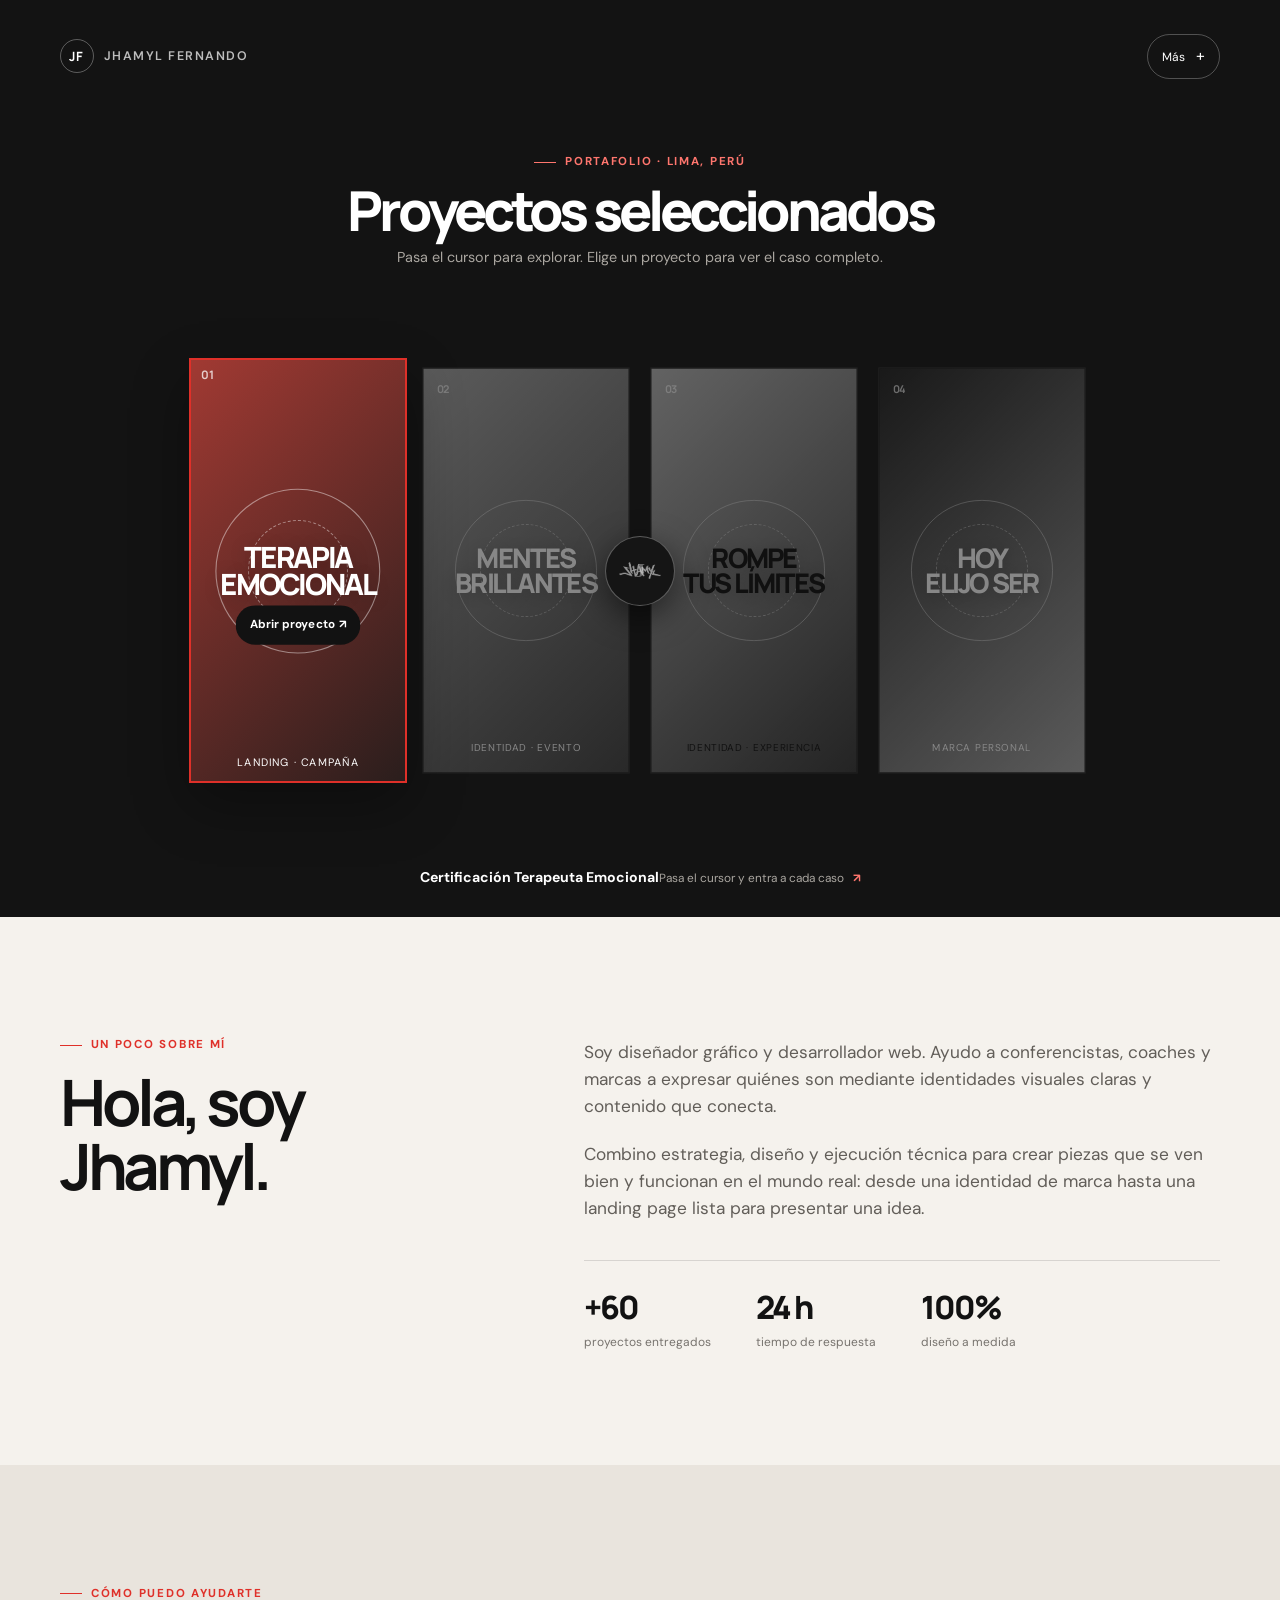
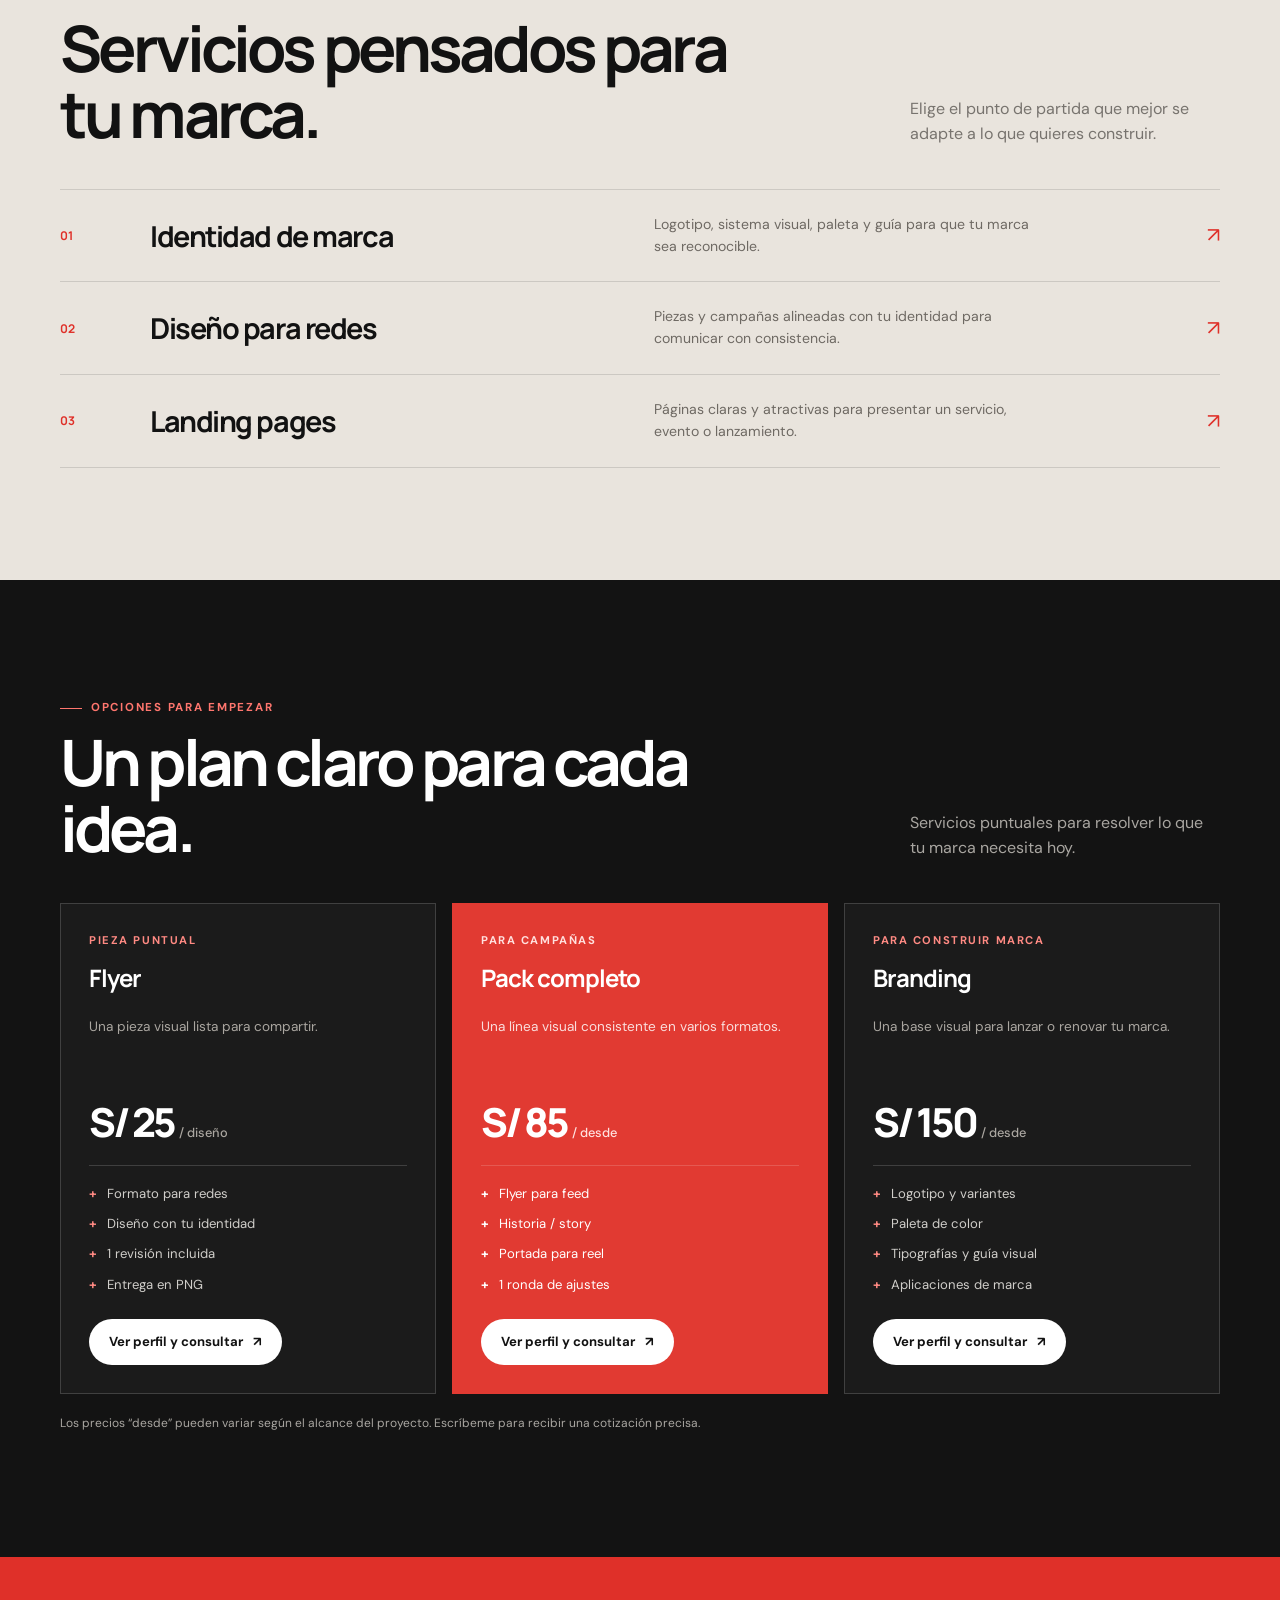
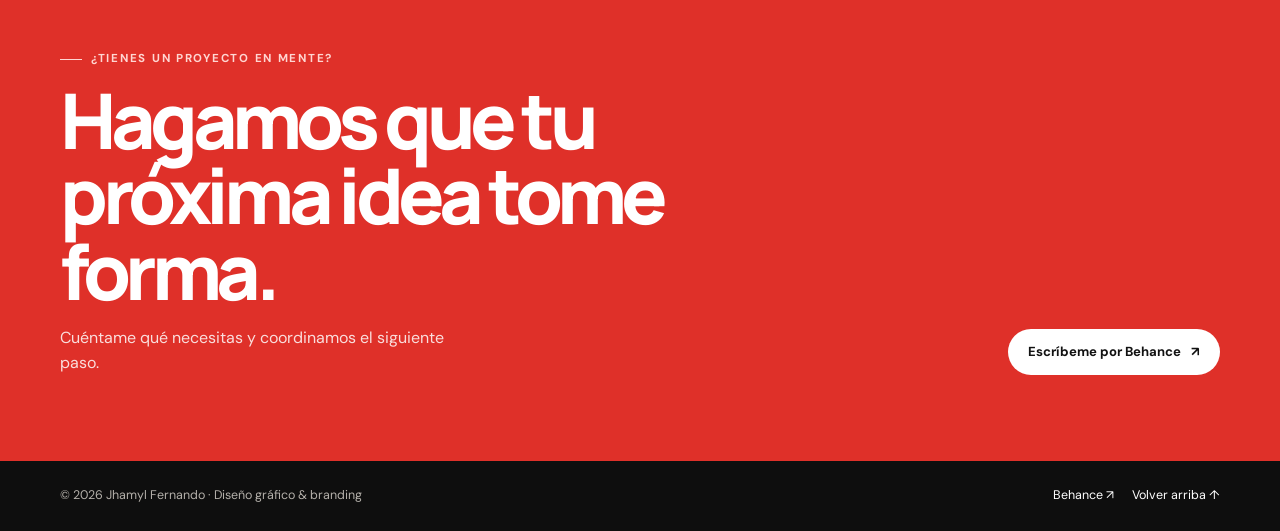
==== commit 55a55e5e: "Mi segundo  guardado" ====
--- a/index.html
+++ b/index.html
@@ -22,47 +22,64 @@
     .plans{background:#131313;color:#fff;overflow:hidden}.plans .section-head p{color:#a9a6a1}.plans .eyebrow{color:#ff766e}.plans .section-head h2{max-width:720px}.plan-grid{display:grid;grid-template-columns:repeat(3,1fr);gap:16px;perspective:1000px}.plan{position:relative;display:flex;flex-direction:column;min-height:390px;padding:28px;border:1px solid rgba(255,255,255,.16);background:#1b1b1b;transform-style:preserve-3d;transition:border-color .3s,background .3s,transform .35s;will-change:transform}.plan:hover{border-color:#ff766e;background:#202020}.plan.featured{background:#e13a32;color:#fff;border-color:#e13a32}.plan-label{font-size:.7rem;text-transform:uppercase;letter-spacing:.14em;color:#ff8a83;font-weight:700}.featured .plan-label{color:#ffe1df}.plan h3{font:700 1.5rem var(--display);letter-spacing:-.04em;margin:12px 0 8px}.plan-desc{font-size:.85rem;color:#aaa6a0;min-height:44px}.featured .plan-desc{color:rgba(255,255,255,.83)}.plan-price{font:800 2.5rem var(--display);letter-spacing:-.08em;margin:20px 0 2px}.plan-price small{font:500 .8rem var(--sans);letter-spacing:0;color:#aaa6a0}.featured .plan-price small{color:#ffe1df}.plan ul{list-style:none;padding:18px 0 24px;margin:14px 0 0;border-top:1px solid rgba(255,255,255,.16);display:grid;gap:10px}.plan li{font-size:.82rem;color:#d0ceca}.featured li{color:#fff}.plan li:before{content:'+';color:#ff8a83;font-weight:700;margin-right:10px}.featured li:before{color:#fff}.plan .button{margin-top:auto;align-self:flex-start;background:#fff;color:var(--ink)}.plan .button:hover{background:#ff766e;color:#fff}.plans-foot{font-size:.75rem;color:#a9a6a1;margin-top:20px}
     footer{padding:25px 0;background:#0e0e0e;color:#b4b0aa;font-size:.78rem}.footer-row{display:flex;justify-content:space-between;gap:20px;align-items:center}.footer-row a{color:white}.footer-links{display:flex;gap:18px}
     .reveal{opacity:0;transform:translateY(24px);transition:opacity .7s ease,transform .7s cubic-bezier(.2,.7,.2,1)}.reveal.is-visible{opacity:1;transform:translateY(0)}.delay-1{transition-delay:.1s}.delay-2{transition-delay:.2s}
-    @media(max-width:800px){.section{padding:82px 0}.hero{padding:64px 0}.hero-grid{grid-template-columns:1fr;gap:36px}.hero-art{min-height:390px;max-width:560px;width:100%;margin:auto}.section-head{align-items:start;flex-direction:column}.section-head p{max-width:520px}.about-grid{grid-template-columns:1fr;gap:28px}.about-aside{position:static}.service{grid-template-columns:40px 1fr auto}.service p{grid-column:2;grid-row:2}.service-arrow{grid-column:3;grid-row:1}.plan-grid{grid-template-columns:1fr}.plan{min-height:auto}.plan .button{margin-top:10px}.contact-row{align-items:start;flex-direction:column}.contact-row>.button{margin-top:5px}}
-    @media(max-width:620px){.wrap{width:min(var(--max),calc(100% - 36px))}.nav-row{height:66px}.nav-links,.nav-cta{display:none}.burger{display:block}.nav-menu{position:absolute;top:66px;left:0;right:0;background:var(--paper);padding:0 18px;max-height:0;overflow:hidden;transition:max-height .3s ease;border-bottom:0 solid var(--line)}.nav-menu.open{max-height:240px;border-bottom-width:1px}.nav-menu a{display:block;padding:14px 0;border-top:1px solid var(--line);font-size:.9rem}.hero h1{font-size:clamp(3.4rem,17vw,5.2rem)}.hero-art{min-height:320px}.intro-row{align-items:start;flex-direction:column}.project-grid{grid-template-columns:1fr;gap:30px}.project-visual{aspect-ratio:1.2}.stats{gap:20px;justify-content:space-between}.stat strong{font-size:1.6rem}.service{gap:12px}.footer-row{align-items:flex-start;flex-direction:column}.footer-links{flex-wrap:wrap}}
+    .nav{display:none}
+    .select-screen{min-height:100svh;padding:25px 0 20px}
+    .select-wrap{display:flex;flex-direction:column;justify-content:center;min-height:calc(100svh - 45px)}
+    .folio-top{display:flex;align-items:center;justify-content:space-between;margin-bottom:auto;position:relative;z-index:5}
+    .folio-wordmark{display:flex;align-items:center;gap:10px;font-size:.78rem;letter-spacing:.12em;text-transform:uppercase;color:#ffffffb8}.folio-wordmark span{display:grid;place-items:center;width:34px;height:34px;border:1px solid #ffffff50;border-radius:50%;font:700 .8rem var(--display);color:white}.folio-wordmark b{font-weight:600}
+    .info-menu{position:relative}.info-menu>button{border:1px solid #ffffff44;color:#fff;background:transparent;padding:9px 14px;border-radius:999px;font-size:.75rem;cursor:pointer}.info-menu>button span{font-size:1rem;margin-left:8px}.info-links{position:absolute;top:calc(100% + 8px);right:0;display:grid;gap:3px;width:165px;padding:8px;background:#222;border:1px solid #ffffff26;opacity:0;visibility:hidden;transform:translateY(-6px);transition:.2s}.info-links.open{opacity:1;visibility:visible;transform:translateY(0)}.info-links a{padding:9px 10px;color:#ddd;font-size:.8rem}.info-links a:hover{background:#ffffff12;color:#fff}
+    .select-heading{margin: auto auto 24px}.select-stage{width:100%;max-width:1000px}.select-grid{grid-template-columns:repeat(4,minmax(0,1fr));gap:10px}.project-select{height:min(55vh,490px);min-height:300px}.select-footer{margin:15px auto auto;max-width:1000px}
+    .project-dialog{position:fixed;inset:0;margin:0;width:100vw;height:100dvh;max-width:none;max-height:none;border:0;background:#171717;color:#fff;overflow:auto}.project-dialog[open]{display:block}.project-dialog::backdrop{background:#111}.dialog-content{min-height:100%;display:flex;flex-direction:column;justify-content:center;align-items:flex-start;padding:100px max(8vw,70px) 72px}.dialog-content h2{font-size:clamp(3rem,10vw,8.5rem);line-height:.9;max-width:950px;margin:20px 0}.dialog-content>p{font-size:1.05rem;max-width:520px}.dialog-art{width:min(75vw,850px);min-height:240px;margin:clamp(24px,5vh,60px) auto 0;aspect-ratio:2.5}.dialog-close{position:fixed;top:24px;left:32px;z-index:5;float:none;width:auto;height:auto;margin:0;padding:10px 14px;border-radius:999px;background:#171717aa;backdrop-filter:blur(10px);font-size:.78rem}.dialog-close span{font:500 .75rem var(--sans);margin-left:6px}.dialog-nav{position:fixed;top:24px;right:32px;float:none;width:44px;height:44px}.dialog-prev{right:88px;left:auto}.dialog-next{right:32px}.dialog-counter{position:absolute;bottom:26px;left:max(8vw,70px);right:max(8vw,70px)}
+    @media(max-width:800px){.select-screen{min-height:100svh}.select-wrap{min-height:calc(100svh - 45px)}.select-grid{grid-template-columns:repeat(2,1fr);max-width:600px}.project-select{height:clamp(210px,34vh,310px);min-height:0}.select-stage{max-width:650px}.dialog-content{padding:100px 8vw 80px}.dialog-art{width:100%}}
+    @media(max-width:620px){.select-screen{min-height:100svh;padding:18px 0}.select-wrap{min-height:calc(100svh - 36px)}.select-heading{margin: auto auto 18px}.select-grid{gap:8px}.project-select{height:clamp(190px,29vh,245px)}.select-footer{margin:12px auto auto}.dialog-close{left:16px;top:16px}.dialog-prev{right:72px;top:16px}.dialog-next{right:16px;top:16px}.dialog-content h2{font-size:clamp(2.7rem,14vw,5rem)}.dialog-counter{left:8vw;right:8vw;bottom:16px}}
+    .nav-menu{display:none}
+    .select-screen{min-height:calc(100svh - 77px);padding:34px 0 28px;background:#131313;color:white;display:flex;align-items:center;overflow:hidden}
+    .select-wrap{position:relative}.select-heading{text-align:center;margin:0 auto 24px}.select-heading h1{font:800 clamp(2rem,4.3vw,3.8rem)/1 var(--display);letter-spacing:-.07em;margin:12px 0 8px}.select-heading p{margin:0;color:#aaa6a0;font-size:.9rem}.select-stage{position:relative;max-width:900px;margin:auto}.select-grid{display:grid;grid-template-columns:repeat(4,1fr);gap:12px;align-items:stretch}.project-select{display:block;position:relative;min-width:0;height:clamp(280px,47vh,430px);padding:0;border:1px solid rgba(255,255,255,.13);background:#222;cursor:pointer;overflow:hidden;filter:grayscale(1) brightness(.53);transform:scale(.96);transition:filter .45s ease,transform .45s cubic-bezier(.2,.8,.2,1),border-color .3s,box-shadow .3s}.project-select:hover,.project-select:focus-visible,.project-select.is-active{filter:grayscale(0) brightness(1);transform:scale(1);border-color:var(--red);box-shadow:0 0 0 1px var(--red),0 22px 55px rgba(0,0,0,.32);z-index:1}.project-select:focus-visible{outline:2px solid #fff;outline-offset:4px}.fighter-art{position:absolute;inset:0;display:flex;flex-direction:column;align-items:center;justify-content:center;overflow:hidden;transition:transform .55s}.project-select:hover .fighter-art,.project-select.is-active .fighter-art{transform:scale(1.04)}.fighter-art:before,.fighter-art:after{content:'';position:absolute;width:68%;aspect-ratio:1;border:1px solid rgba(255,255,255,.44);border-radius:50%;transition:transform .7s}.fighter-art:after{width:44%;border-style:dashed}.project-select.is-active .fighter-art:before{transform:rotate(35deg) scale(1.07)}.fighter-title{z-index:1;font:800 clamp(1.1rem,2.2vw,2rem)/.9 var(--display);letter-spacing:-.07em;text-align:center;text-shadow:0 2px 18px rgba(0,0,0,.2)}.fighter-tag{position:absolute;z-index:1;bottom:18px;left:12px;right:12px;font-size:.65rem;text-align:center;text-transform:uppercase;letter-spacing:.09em}.fighter-number{position:absolute;top:14px;left:14px;font:700 .7rem var(--display);color:rgba(255,255,255,.75)}.select-emblem{position:absolute;z-index:3;left:50%;top:50%;width:70px;height:70px;transform:translate(-50%,-50%);display:grid;place-items:center;background:#151515;border:1px solid rgba(255,255,255,.3);border-radius:50%;box-shadow:0 10px 32px #0008;pointer-events:none}.select-emblem img{position:absolute;width:42px;height:42px;object-fit:contain;opacity:.55;filter:grayscale(1) brightness(0) invert(1)}.select-emblem span{font:700 1.2rem var(--serif);opacity:.35}.fighter-open{position:absolute;z-index:2;left:50%;top:58%;transform:translate(-50%,8px);opacity:0;white-space:nowrap;background:#121212;color:white;padding:10px 14px;border-radius:999px;font-size:.7rem;font-weight:700;transition:opacity .25s,transform .25s}.project-select:hover .fighter-open,.project-select:focus-visible .fighter-open,.project-select.is-active .fighter-open{opacity:1;transform:translate(-50%,0)}.select-footer{max-width:900px;margin:18px auto 0;display:flex;justify-content:space-between;align-items:center;color:#aaa6a0;font-size:.74rem}.select-footer span:first-child{color:#fff;font-size:.88rem;font-weight:700}.select-footer b{color:#ff766e;margin-left:6px}.project-dialog{width:min(760px,calc(100% - 32px));max-height:min(88svh,850px);padding:0;border:1px solid #ffffff28;background:#191919;color:white;box-shadow:0 28px 100px #000b;overflow:auto}.project-dialog::backdrop{background:#070707c9;backdrop-filter:blur(8px)}.dialog-content{padding:clamp(28px,6vw,54px)}.dialog-content h2{font:800 clamp(2rem,5vw,3.5rem)/1 var(--display);letter-spacing:-.06em;margin:12px 0}.dialog-content>p{color:#c1bdb8;max-width:580px}.dialog-art{margin-top:28px;min-height:230px;aspect-ratio:2.2;display:grid;place-items:center;overflow:hidden}.dialog-art .fighter-title{font-size:clamp(2rem,8vw,5rem)}.dialog-close,.dialog-nav{position:sticky;z-index:2;float:right;top:12px;width:42px;height:42px;border:1px solid #ffffff40;border-radius:50%;background:#222;color:white;font-size:1.5rem;cursor:pointer}.dialog-close{margin:12px 12px -54px 0}.dialog-nav{position:absolute;top:50%;float:none}.dialog-prev{left:12px}.dialog-next{right:12px}.dialog-counter{display:flex;justify-content:space-between;gap:14px;margin-top:16px;color:#aaa6a0;font-size:.72rem}.dialog-counter span:first-child{color:#ff766e}
+    @media(max-width:800px){.section{padding:82px 0}.select-screen{min-height:calc(100svh - 77px)}.select-grid{grid-template-columns:repeat(2,1fr);max-width:580px;margin:auto}.project-select{height:clamp(210px,35vh,310px)}.select-emblem{width:58px;height:58px}.select-emblem img{width:34px;height:34px}.section-head{align-items:start;flex-direction:column}.section-head p{max-width:520px}.about-grid{grid-template-columns:1fr;gap:28px}.about-aside{position:static}.service{grid-template-columns:40px 1fr auto}.service p{grid-column:2;grid-row:2}.service-arrow{grid-column:3;grid-row:1}.plan-grid{grid-template-columns:1fr}.plan{min-height:auto}.plan .button{margin-top:10px}.contact-row{align-items:start;flex-direction:column}.contact-row>.button{margin-top:5px}}
+    @media(max-width:620px){.nav-menu{display:block}.wrap{width:min(var(--max),calc(100% - 36px))}.nav-row{height:66px}.select-screen{min-height:calc(100svh - 67px);padding:27px 0 20px}.select-heading{margin-bottom:19px}.select-heading h1{font-size:2rem}.select-heading p{font-size:.78rem}.select-grid{gap:8px}.project-select{height:clamp(190px,31vh,250px)}.fighter-title{font-size:clamp(1.15rem,6vw,1.8rem)}.fighter-tag{font-size:.56rem;bottom:12px}.select-emblem{width:46px;height:46px}.select-emblem img{width:28px;height:28px}.select-footer{margin-top:14px;align-items:flex-start;flex-direction:column;gap:5px}.dialog-nav{position:fixed;top:auto;bottom:14px}.dialog-counter{flex-direction:column}.nav-links,.nav-cta{display:none}.burger{display:block}.nav-menu{position:absolute;top:66px;left:0;right:0;background:var(--paper);padding:0 18px;max-height:0;overflow:hidden;transition:max-height .3s ease;border-bottom:0 solid var(--line)}.nav-menu.open{max-height:240px;border-bottom-width:1px}.nav-menu a{display:block;padding:14px 0;border-top:1px solid var(--line);font-size:.9rem}.hero h1{font-size:clamp(3.4rem,17vw,5.2rem)}.hero-art{min-height:320px}.intro-row{align-items:start;flex-direction:column}.project-grid{grid-template-columns:1fr;gap:30px}.project-visual{aspect-ratio:1.2}.stats{gap:20px;justify-content:space-between}.stat strong{font-size:1.6rem}.service{gap:12px}.footer-row{align-items:flex-start;flex-direction:column}.footer-links{flex-wrap:wrap}}
     @media(prefers-reduced-motion:reduce){html{scroll-behavior:auto}*,*:before,*:after{animation-duration:.01ms!important;animation-iteration-count:1!important;transition-duration:.01ms!important;scroll-behavior:auto!important}.reveal{opacity:1;transform:none}}
   </style>
 </head>
 <body>
-  <nav class="nav" aria-label="Navegación principal"><div class="wrap nav-row">
-    <a class="brand" href="#inicio" aria-label="Jhamyl Fernando, inicio"><img src="images/logojhamyl1.png" alt="" onerror="this.hidden=true;this.nextElementSibling.hidden=false"><span class="brand-mark" hidden>J</span><span>JHAMYL FERNANDO</span></a>
-    <ul class="nav-links"><li><a href="#proyectos">Proyectos</a></li><li><a href="#sobre-mi">Sobre mí</a></li><li><a href="#servicios">Servicios</a></li></ul>
-    <a class="nav-cta" href="#contacto">Hablemos <span aria-hidden="true">↗</span></a>
-    <button class="burger" id="menuButton" aria-label="Abrir menú" aria-expanded="false" aria-controls="navMenu"><span></span><span></span><span></span></button>
-  </div><div class="nav-menu" id="navMenu"><a href="#proyectos">Proyectos</a><a href="#sobre-mi">Sobre mí</a><a href="#servicios">Servicios</a><a href="#planes">Planes</a><a href="#contacto">Contacto</a></div></nav>
+  
   <main>
-    <section class="hero" id="inicio"><div class="wrap hero-grid">
-      <div class="reveal"><span class="eyebrow">Diseño gráfico · Branding · Lima, Perú</span><h1>Ideas que se ven.<br><em>Marcas</em> que conectan.</h1><p class="hero-copy">Diseño identidades visuales y experiencias digitales para personas y marcas que quieren comunicar con intención.</p><div class="hero-actions"><a class="button" href="#proyectos">Explorar proyectos <span aria-hidden="true">↓</span></a><a class="button button-light" href="#contacto">Cuéntame tu idea <span aria-hidden="true">↗</span></a></div><p class="hero-note">Branding · Diseño para redes · Landing pages</p></div>
-      <div class="hero-art reveal delay-1"><div class="hero-placeholder" aria-hidden="true">J</div><img src="images/foto-jhamyl.jpg" alt="Retrato de Jhamyl Fernando" onerror="this.remove()"><div class="hero-stamp"><b>+60</b> proyectos diseñados con intención</div></div>
-    </div></section>
-    <div class="intro"><div class="wrap intro-row"><p>Diseño estratégico para marcas con algo que decir.</p><span>01 — Portafolio creativo</span></div></div>
-    <section class="section work" id="proyectos"><div class="wrap"><div class="section-head reveal"><div><span class="eyebrow">Selección de proyectos</span><h2>El diseño correcto<br>hace que te recuerden.</h2></div><p>Una muestra de identidades, campañas y experiencias creadas para comunicar mejor.</p></div>
-      <div class="project-grid">
-        <article class="project reveal"><div class="project-visual"><div class="art-card art-one"><span>TERAPIA<br>EMOCIONAL</span></div></div><div class="project-meta"><div><p>Landing page · Campaña digital</p><h3>Certificación Terapeuta Emocional</h3></div><span class="project-index">01</span></div></article>
-        <article class="project reveal delay-1"><div class="project-visual"><div class="art-card art-two"><span>MENTES<br>BRILLANTES</span></div></div><div class="project-meta"><div><p>Identidad · Evento</p><h3>Conectando Mentes Brillantes</h3></div><span class="project-index">02</span></div></article>
-        <article class="project reveal"><div class="project-visual"><div class="art-card art-three"><span>ROMPE<br>TUS LÍMITES</span></div></div><div class="project-meta"><div><p>Identidad · Experiencia</p><h3>Retiro Rompe Tus Límites</h3></div><span class="project-index">03</span></div></article>
-        <article class="project reveal delay-1"><div class="project-visual"><div class="art-card art-four"><span>HOY<br>ELIJO SER</span></div></div><div class="project-meta"><div><p>Marca personal · Bienestar</p><h3>Hoy Elijo Ser Lilia</h3></div><span class="project-index">04</span></div></article>
+  <section class="work select-screen" id="proyectos" aria-labelledby="selectTitle">
+    <div class="wrap select-wrap">      <div class="folio-top"><a class="folio-wordmark" href="#proyectos" aria-label="Jhamyl Fernando"><span>JF</span><b>Jhamyl Fernando</b></a><div class="info-menu"><button id="infoToggle" aria-expanded="false" aria-controls="infoLinks">Más <span>+</span></button><div class="info-links" id="infoLinks"><a href="#sobre-mi">Sobre mí</a><a href="#servicios">Servicios</a><a href="#planes">Planes</a><a href="#contacto">Hablemos</a></div></div></div>
+      <div class="select-heading"><span class="eyebrow">Portafolio · Lima, Perú</span><h1 id="selectTitle">Proyectos seleccionados</h1><p>Pasa el cursor para explorar. Elige un proyecto para ver el caso completo.</p></div>
+      <div class="select-stage">
+        <div class="select-grid">
+          <a class="project-select is-active" data-project="0" href="proyectos/terapeuta-emocional.html" aria-label="Abrir proyecto Certificación Terapeuta Emocional"><span class="fighter-art art-one"><span class="fighter-title">TERAPIA<br>EMOCIONAL</span><span class="fighter-tag">Landing · Campaña</span><span class="fighter-number">01</span><span class="fighter-open">Abrir proyecto ↗</span></span></a>
+          <a class="project-select" data-project="1" href="proyectos/mentes-brillantes.html" aria-label="Abrir proyecto Conectando Mentes Brillantes"><span class="fighter-art art-two"><span class="fighter-title">MENTES<br>BRILLANTES</span><span class="fighter-tag">Identidad · Evento</span><span class="fighter-number">02</span><span class="fighter-open">Abrir proyecto ↗</span></span></a>
+          <a class="project-select" data-project="2" href="proyectos/rompe-tus-limites.html" aria-label="Abrir proyecto Retiro Rompe Tus Límites"><span class="fighter-art art-three"><span class="fighter-title">ROMPE<br>TUS LÍMITES</span><span class="fighter-tag">Identidad · Experiencia</span><span class="fighter-number">03</span><span class="fighter-open">Abrir proyecto ↗</span></span></a>
+          <a class="project-select" data-project="3" href="proyectos/hoy-elijo-ser-lilia.html" aria-label="Abrir proyecto Hoy Elijo Ser Lilia"><span class="fighter-art art-four"><span class="fighter-title">HOY<br>ELIJO SER</span><span class="fighter-tag">Marca personal</span><span class="fighter-number">04</span><span class="fighter-open">Abrir proyecto ↗</span></span></a>
+        </div>
+        <div class="select-emblem" aria-hidden="true"><img src="images/logojhamyl1.png" alt="" onerror="this.hidden=true"><span>J</span></div>
       </div>
-    </div></section>
-    <section class="section" id="sobre-mi"><div class="wrap about-grid"><div class="about-aside reveal"><span class="eyebrow">Un poco sobre mí</span><h2>Hola, soy Jhamyl.</h2></div><div class="about-text reveal delay-1"><p>Soy diseñador gráfico y desarrollador web. Ayudo a conferencistas, coaches y marcas a expresar quiénes son mediante identidades visuales claras y contenido que conecta.</p><p>Combino estrategia, diseño y ejecución técnica para crear piezas que se ven bien y funcionan en el mundo real: desde una identidad de marca hasta una landing page lista para presentar una idea.</p><div class="stats"><div class="stat"><strong>+60</strong><span>proyectos entregados</span></div><div class="stat"><strong>24 h</strong><span>tiempo de respuesta</span></div><div class="stat"><strong>100%</strong><span>diseño a medida</span></div></div></div></div></section>
+      <div class="select-footer"><span id="selectedName">Certificación Terapeuta Emocional</span><span>Pasa el cursor y entra a cada caso <b>↗</b></span></div>
+    </div>
+  </section>
+  <section class="section" id="sobre-mi"><div class="wrap about-grid"><div class="about-aside reveal"><span class="eyebrow">Un poco sobre mí</span><h2>Hola, soy Jhamyl.</h2></div><div class="about-text reveal delay-1"><p>Soy diseñador gráfico y desarrollador web. Ayudo a conferencistas, coaches y marcas a expresar quiénes son mediante identidades visuales claras y contenido que conecta.</p><p>Combino estrategia, diseño y ejecución técnica para crear piezas que se ven bien y funcionan en el mundo real: desde una identidad de marca hasta una landing page lista para presentar una idea.</p><div class="stats"><div class="stat"><strong>+60</strong><span>proyectos entregados</span></div><div class="stat"><strong>24 h</strong><span>tiempo de respuesta</span></div><div class="stat"><strong>100%</strong><span>diseño a medida</span></div></div></div></div></section>
     <section class="section services" id="servicios"><div class="wrap"><div class="section-head reveal"><div><span class="eyebrow">Cómo puedo ayudarte</span><h2>Servicios pensados para tu marca.</h2></div><p>Elige el punto de partida que mejor se adapte a lo que quieres construir.</p></div><div class="service-list">
       <article class="service reveal"><span class="service-num">01</span><h3>Identidad de marca</h3><p>Logotipo, sistema visual, paleta y guía para que tu marca sea reconocible.</p><a class="service-arrow" href="#planes" aria-label="Ver planes">↗</a></article>
       <article class="service reveal"><span class="service-num">02</span><h3>Diseño para redes</h3><p>Piezas y campañas alineadas con tu identidad para comunicar con consistencia.</p><a class="service-arrow" href="#planes" aria-label="Ver planes">↗</a></article>
       <article class="service reveal"><span class="service-num">03</span><h3>Landing pages</h3><p>Páginas claras y atractivas para presentar un servicio, evento o lanzamiento.</p><a class="service-arrow" href="#contacto" aria-label="Contactar">↗</a></article>
     </div></div></section>
-    <section class="contact" id="contacto"><div class="wrap contact-row"><div class="reveal"><span class="eyebrow">¿Tienes un proyecto en mente?</span><h2>Hagamos que tu próxima idea tome forma.</h2><p>Cuéntame qué necesitas y coordinamos el siguiente paso.</p></div><a class="button reveal delay-1" href="https://behance.net/jhamylfernando" target="_blank" rel="noopener noreferrer">Escríbeme por Behance <span aria-hidden="true">↗</span></a></div></section>
     <section class="section plans" id="planes"><div class="wrap"><div class="section-head reveal"><div><span class="eyebrow">Opciones para empezar</span><h2>Un plan claro para cada idea.</h2></div><p>Servicios puntuales para resolver lo que tu marca necesita hoy.</p></div><div class="plan-grid">
       <article class="plan reveal" data-tilt><span class="plan-label">Pieza puntual</span><h3>Flyer</h3><p class="plan-desc">Una pieza visual lista para compartir.</p><div class="plan-price">S/ 25 <small>/ diseño</small></div><ul><li>Formato para redes</li><li>Diseño con tu identidad</li><li>1 revisión incluida</li><li>Entrega en PNG</li></ul><a class="button plan-link" href="https://behance.net/jhamylfernando" target="_blank" rel="noopener noreferrer">Ver perfil y consultar <span>↗</span></a></article>
       <article class="plan featured reveal delay-1" data-tilt><span class="plan-label">Para campañas</span><h3>Pack completo</h3><p class="plan-desc">Una línea visual consistente en varios formatos.</p><div class="plan-price">S/ 85 <small>/ desde</small></div><ul><li>Flyer para feed</li><li>Historia / story</li><li>Portada para reel</li><li>1 ronda de ajustes</li></ul><a class="button plan-link" href="https://behance.net/jhamylfernando" target="_blank" rel="noopener noreferrer">Ver perfil y consultar <span>↗</span></a></article>
       <article class="plan reveal delay-2" data-tilt><span class="plan-label">Para construir marca</span><h3>Branding</h3><p class="plan-desc">Una base visual para lanzar o renovar tu marca.</p><div class="plan-price">S/ 150 <small>/ desde</small></div><ul><li>Logotipo y variantes</li><li>Paleta de color</li><li>Tipografías y guía visual</li><li>Aplicaciones de marca</li></ul><a class="button plan-link" href="https://behance.net/jhamylfernando" target="_blank" rel="noopener noreferrer">Ver perfil y consultar <span>↗</span></a></article>
-    </div><p class="plans-foot reveal">Los precios “desde” pueden variar según el alcance del proyecto. Escríbeme para recibir una cotización precisa.</p></div></section>
-  </main>
-  <footer><div class="wrap footer-row"><span>© <span id="year">2026</span> Jhamyl Fernando · Diseño gráfico & branding</span><div class="footer-links"><a href="https://behance.net/jhamylfernando" target="_blank" rel="noopener noreferrer">Behance ↗</a><a href="#inicio">Volver arriba ↑</a></div></div></footer>
+    </div><p class="plans-foot reveal">Los precios “desde” pueden variar según el alcance del proyecto. Escríbeme para recibir una cotización precisa.</p></div></section>
+<section class="contact" id="contacto"><div class="wrap contact-row"><div class="reveal"><span class="eyebrow">¿Tienes un proyecto en mente?</span><h2>Hagamos que tu próxima idea tome forma.</h2><p>Cuéntame qué necesitas y coordinamos el siguiente paso.</p></div><a class="button reveal delay-1" href="https://behance.net/jhamylfernando" target="_blank" rel="noopener noreferrer">Escríbeme por Behance <span aria-hidden="true">↗</span></a></div></section>
+</main>
+  <footer><div class="wrap footer-row"><span>© <span id="year">2026</span> Jhamyl Fernando · Diseño gráfico & branding</span><div class="footer-links"><a href="https://behance.net/jhamylfernando" target="_blank" rel="noopener noreferrer">Behance ↗</a><a href="#proyectos">Volver arriba ↑</a></div></div></footer>
   <script src="movimiento.js" defer></script>
 </body>
-</html>
-
+</html>
+
+
+
+
+
+
+
+
